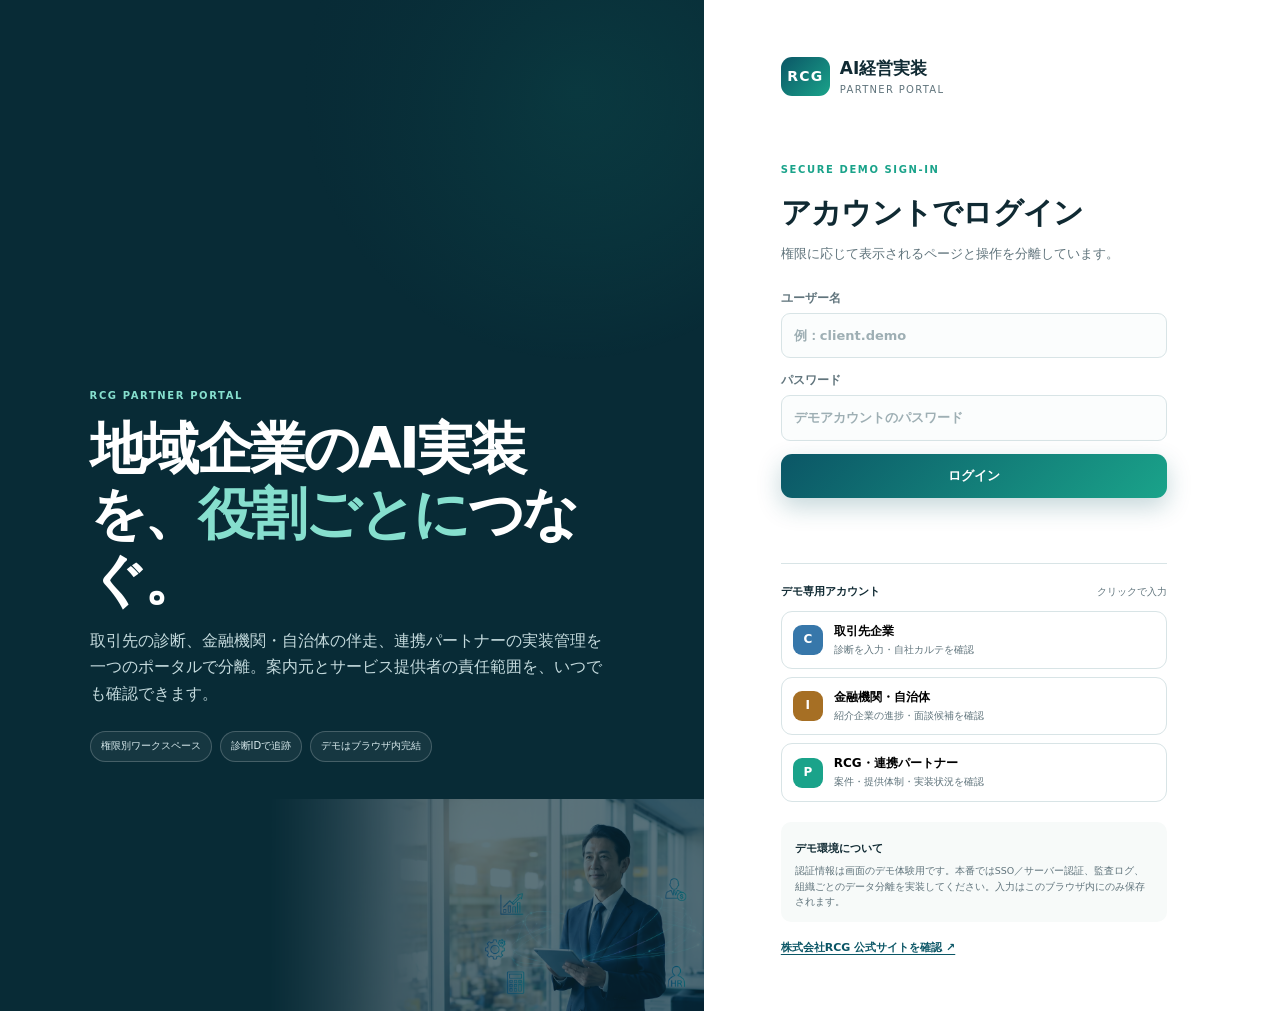
==== partner-portal/index.html @ a61c020a "Add independent RCG partner portal demo" ====
<!doctype html>
<html lang="ja">
<head>
  <meta charset="utf-8">
  <meta name="viewport" content="width=device-width, initial-scale=1">
  <meta name="theme-color" content="#082b36">
  <meta name="description" content="株式会社RCG AI経営実装診断パートナーポータル。取引先、金融機関・自治体、連携パートナーを権限別に分離したデモアプリ。">
  <title>AI経営実装パートナーポータル | 株式会社RCG</title>
  <link rel="icon" href="data:image/svg+xml,%3Csvg xmlns='http://www.w3.org/2000/svg' viewBox='0 0 32 32'%3E%3Crect width='32' height='32' rx='8' fill='%23082b36'/%3E%3Cpath d='M8 22 16 7l8 15h-4l-4-8-4 8z' fill='%237de0cd'/%3E%3C/svg%3E">
  <link rel="stylesheet" href="styles.css">
</head>
<body>
  <div id="loginView" class="login-shell">
    <div class="login-art">
      <div class="art-glow"></div>
      <div class="login-art-content">
        <div class="eyebrow light-eyebrow">RCG PARTNER PORTAL</div>
        <h1>地域企業のAI実装を、<span>役割ごとに</span>つなぐ。</h1>
        <p>取引先の診断、金融機関・自治体の伴走、連携パートナーの実装管理を一つのポータルで分離。案内元とサービス提供者の責任範囲を、いつでも確認できます。</p>
        <div class="login-art-points"><span>権限別ワークスペース</span><span>診断IDで追跡</span><span>デモはブラウザ内完結</span></div>
      </div>
      <img src="../assets/hero-ai-consult.png" alt="AI実装の相談イメージ" class="login-visual" onerror="this.onerror=null;this.src='assets/hero-ai-consult.png'">
    </div>
    <div class="login-panel">
      <div class="login-brand"><span class="brand-mark">RCG</span><div><strong>AI経営実装</strong><small>Partner Portal</small></div></div>
      <div class="login-copy"><span class="eyebrow">Secure demo sign-in</span><h2>アカウントでログイン</h2><p>権限に応じて表示されるページと操作を分離しています。</p></div>
      <form id="loginForm" class="login-form">
        <label>ユーザー名<input id="loginUsername" autocomplete="username" placeholder="例：client.demo" required></label>
        <label>パスワード<input id="loginPassword" type="password" autocomplete="current-password" placeholder="デモアカウントのパスワード" required></label>
        <button class="btn primary full" type="submit">ログイン</button>
        <p id="loginError" class="form-error" role="alert"></p>
      </form>
      <section class="demo-accounts" aria-label="デモアカウント">
        <div class="demo-heading"><strong>デモ専用アカウント</strong><span>クリックで入力</span></div>
        <button class="demo-account" type="button" data-demo="client"><span class="role-icon client-icon">C</span><span><b>取引先企業</b><small>診断を入力・自社カルテを確認</small></span></button>
        <button class="demo-account" type="button" data-demo="institution"><span class="role-icon institution-icon">I</span><span><b>金融機関・自治体</b><small>紹介企業の進捗・面談候補を確認</small></span></button>
        <button class="demo-account" type="button" data-demo="partner"><span class="role-icon partner-icon">P</span><span><b>RCG・連携パートナー</b><small>案件・提供体制・実装状況を確認</small></span></button>
      </section>
      <div class="demo-note"><strong>デモ環境について</strong><p>認証情報は画面のデモ体験用です。本番ではSSO／サーバー認証、監査ログ、組織ごとのデータ分離を実装してください。入力はこのブラウザ内にのみ保存されます。</p></div>
      <a class="official-link" href="https://rcg2020.co.jp/" target="_blank" rel="noopener">株式会社RCG 公式サイトを確認 ↗</a>
    </div>
  </div>

  <div id="appView" class="app-shell hidden">
    <header class="app-header">
      <a class="app-brand" href="#dashboard"><span class="brand-mark">RCG</span><span><strong>AI経営実装ポータル</strong><small id="headerOrganization">地域企業支援プログラム</small></span></a>
      <div class="header-actions"><span class="session-chip"><i></i><b id="headerRole">デモ</b><span id="headerUser">user</span></span><button id="logoutBtn" class="logout-btn" type="button">ログアウト</button></div>
    </header>
    <div class="demo-strip"><span>DEMO</span><p>このポータルはデモ認証です。本番利用では組織SSO・権限管理・監査ログを接続してください。</p><button id="demoInfoBtn" type="button">運用上の注意</button></div>
    <main id="mainContent" class="main-content">
      <section id="clientView" class="role-view hidden">
        <div class="page-heading"><div><span class="eyebrow">Client workspace</span><h1>自社のAI実装候補を診断する</h1><p>経営者の重要な判断を1つ選び、効果が出る場所から小さく始めます。</p></div><div class="heading-context"><span>ご案内</span><strong id="clientInstitutionName">地域金融機関・自治体連携（デモ）</strong><small>サービス提供：株式会社RCG</small></div></div>
        <div class="client-grid">
          <section class="panel diagnosis-panel">
            <div class="panel-heading"><div><span class="step-label">STEP 1 / 5</span><h2>経営インタビュー</h2></div><span id="clientProgress">0%</span></div>
            <form id="diagnosisForm" class="diagnosis-form">
              <label><span>1. 今後1〜2年で最も改善したいこと</span><select id="clientGoal" required><option value="">選択してください</option><option value="sales">売上・受注を増やしたい</option><option value="margin">粗利・利益を改善したい</option><option value="productivity">人手不足・生産性を改善したい</option><option value="quality">品質・判断精度を安定させたい</option></select></label>
              <label><span>2. 重要な判断を1つ、普段の言葉で</span><textarea id="clientDecision" rows="3" placeholder="例：大型案件の見積価格。過去案件と原価を見て社長が決めています。" required></textarea></label>
              <fieldset><legend>3. 判断に使う資料（複数可）</legend><div class="check-grid"><label><input type="checkbox" name="clientMaterial" value="Excel"><span>Excel</span></label><label><input type="checkbox" name="clientMaterial" value="PDF"><span>PDF・見積書</span></label><label><input type="checkbox" name="clientMaterial" value="メール"><span>メール</span></label><label><input type="checkbox" name="clientMaterial" value="基幹"><span>基幹システム</span></label><label><input type="checkbox" name="clientMaterial" value="紙"><span>紙・帳票</span></label><label><input type="checkbox" name="clientMaterial" value="CRM"><span>CRM・SFA</span></label></div></fieldset>
              <div class="two-col"><label><span>4. 月間件数</span><input id="clientFrequency" type="number" min="1" placeholder="20" required></label><label><span>1件の工数（分）</span><input id="clientMinutes" type="number" min="1" placeholder="30" required></label></div>
              <div class="two-col"><label><span>5. 推進責任者</span><select id="clientOwner"><option value="3">候補はいる</option><option value="5">すぐ決められる</option><option value="1">まだ未定</option></select></label><label><span>機密・規制リスク</span><select id="clientRisk"><option value="2">低い</option><option value="3">要確認</option><option value="5">高い</option></select></label></div>
              <label class="client-save-option"><input id="clientRemember" type="checkbox"><span>この端末に入力途中を保存する</span></label>
              <button class="btn primary" type="submit">診断カルテを作成</button>
            </form>
          </section>
          <aside class="client-aside"><div class="panel reassurance-panel"><div class="reassurance-icon">✓</div><h3>診断の考え方</h3><ul><li>AI導入ありきではなく、売上・利益・工数から評価</li><li>入力は外部APIへ送信しない</li><li>結果は初期仮説。90日PoCで実測</li></ul></div><div class="panel process-mini"><span class="eyebrow">Your route</span><h3>診断後の流れ</h3><div><b>01</b><span>カルテを確認</span></div><div><b>02</b><span>案内元と次回面談</span></div><div><b>03</b><span>小さなPoCを実施</span></div></div></aside>
        </div>
        <section id="clientResult" class="panel client-result hidden"></section>
      </section>

      <section id="institutionView" class="role-view hidden">
        <div class="page-heading"><div><span class="eyebrow">Institution workspace</span><h1>紹介企業の進捗を確認する</h1><p>診断IDと最小限のサマリーをもとに、次の面談・支援へつなぎます。</p></div><div class="heading-context"><span>窓口</span><strong id="institutionOrgName">地域金融機関・自治体連携（デモ）</strong><small>サービス提供：株式会社RCG</small></div></div>
        <div class="metric-row" id="institutionMetrics"></div>
        <div class="workspace-grid"><section class="panel case-list-panel"><div class="panel-heading"><div><span class="eyebrow">Referral pipeline</span><h2>紹介企業一覧</h2></div><select id="institutionFilter" aria-label="案件フィルター"><option value="all">すべて</option><option value="new">新規診断</option><option value="meeting">面談準備</option><option value="poc">PoC候補</option></select></div><div id="institutionCaseList" class="case-list"></div></section><section id="institutionCaseDetail" class="panel case-detail"><div class="empty-state"><span>↗</span><h3>企業を選択してください</h3><p>一覧から診断カルテを選ぶと、面談に必要な要点が表示されます。</p></div></section></div>
        <div class="governance-callout"><strong>確認範囲を最小限に</strong><p>金融機関・自治体画面では、取引先の回答全文や機密情報を表示せず、診断ID・優先領域・効果仮説・次回確認項目だけを共有します。</p></div>
      </section>

      <section id="partnerView" class="role-view hidden">
        <div class="page-heading"><div><span class="eyebrow">Partner workspace</span><h1>連携パートナー運用コンソール</h1><p>RCGをサービス提供者として、診断案件と実装体制の品質を横断確認します。</p></div><div class="heading-context"><span>サービス提供者</span><strong>株式会社RCG</strong><small>AI実装・導入支援：Edutex株式会社</small></div></div>
        <div class="metric-row" id="partnerMetrics"></div>
        <div class="partner-grid"><section class="panel partner-pipeline"><div class="panel-heading"><div><span class="eyebrow">All referrals</span><h2>案件ポートフォリオ</h2></div><button id="exportCsvBtn" class="btn secondary small-btn" type="button">CSVを書き出す</button></div><div id="partnerCaseTable" class="partner-table"></div></section><section class="panel registry-panel"><div class="panel-heading"><div><span class="eyebrow">Registry</span><h2>提供体制レジストリ</h2></div></div><div id="partnerRegistry" class="registry-list"></div></section></div>
        <section class="panel partner-principles"><span class="eyebrow">Operating principles</span><h2>本番導入へ移行する際の確認</h2><div class="principle-grid"><div><b>01</b><strong>組織分離</strong><span>テナント・部署・案件単位で閲覧権限を分離</span></div><div><b>02</b><strong>監査可能性</strong><span>診断ID・版数・操作ログをサーバー側で保管</span></div><div><b>03</b><strong>支援連携</strong><span>RCG、Edutex、提携先の役割と契約範囲を明記</span></div><div><b>04</b><strong>データ保護</strong><span>機密区分、保管期間、削除請求の運用を定義</span></div></div></section>
      </section>
    </main>
    <footer class="app-footer"><span><b>株式会社RCG</b> AI経営実装ポータル</span><span>デモ版 / 本番ではサーバー認証へ接続</span><a href="https://rcg2020.co.jp/" target="_blank" rel="noopener">公式サイト ↗</a></footer>
  </div>
  <dialog id="demoInfoDialog"><button class="dialog-close" type="button" aria-label="閉じる">×</button><span class="eyebrow">Demo governance</span><h2>本番化前に追加するもの</h2><p>このGitHub Pages版は役割別UIのデモです。実際の金融機関・自治体運用では、認証サーバー、組織ごとのテナント分離、暗号化、監査ログ、同意・削除フローを追加してください。</p><ul><li>パスワードをブラウザに配置しない</li><li>診断データをブラウザlocalStorageだけで共有しない</li><li>紹介元・RCG・実装パートナーの責任分界を契約と画面で一致させる</li></ul></dialog>
  <script src="partner-config.js"></script>
  <script src="app.js"></script>
</body>
</html>
---- partner-portal/styles.css ----
:root{--navy:#082b36;--navy-2:#0b3a47;--ink:#102a33;--muted:#60747c;--line:#d8e4e6;--bg:#f3f7f8;--panel:#fff;--primary:#0b5666;--accent:#1aa38a;--soft:#eaf7f4;--orange:#bd6b22;--danger:#a33f45;--shadow:0 16px 42px rgba(8,43,54,.11);--shadow-lg:0 26px 70px rgba(8,43,54,.17);--grad:linear-gradient(135deg,var(--primary),var(--accent))}
*{box-sizing:border-box}html{scroll-behavior:smooth}body{margin:0;color:var(--ink);background:var(--bg);font-family:"Hiragino Sans","Yu Gothic","Noto Sans JP",system-ui,-apple-system,sans-serif;line-height:1.65}button,input,select,textarea{font:inherit}button{cursor:pointer}a{color:inherit}.hidden{display:none!important}.sr-only{position:absolute;width:1px;height:1px;padding:0;margin:-1px;overflow:hidden;clip:rect(0,0,0,0);white-space:nowrap;border:0}.eyebrow{color:var(--accent);font-size:10px;font-weight:900;letter-spacing:.16em;text-transform:uppercase}.light-eyebrow{color:#86dfce}.btn{display:inline-flex;align-items:center;justify-content:center;min-height:44px;padding:11px 17px;border:0;border-radius:11px;font-size:13px;font-weight:900;text-decoration:none;transition:transform .15s,box-shadow .2s}.btn:hover{transform:translateY(-2px)}.btn:focus-visible,input:focus-visible,select:focus-visible,textarea:focus-visible,button:focus-visible{outline:3px solid rgba(40,183,200,.45);outline-offset:2px}.btn.primary{color:#fff;background:var(--grad);box-shadow:0 9px 24px rgba(11,86,102,.24)}.btn.secondary{color:var(--ink);border:1px solid var(--line);background:#fff}.btn.full{width:100%}.small-btn{min-height:36px;padding:8px 12px;font-size:11px}

/* Login */
.login-shell{display:grid;grid-template-columns:minmax(0,1.1fr) minmax(420px,.9fr);min-height:100vh;background:#fff}.login-art{position:relative;display:flex;align-items:flex-end;min-height:720px;padding:clamp(36px,7vw,92px);overflow:hidden;color:#fff;background:var(--navy)}.login-art::after{content:"";position:absolute;inset:0;background:linear-gradient(135deg,rgba(8,43,54,.97) 12%,rgba(8,43,54,.64) 54%,rgba(8,43,54,.16))}.art-glow{position:absolute;width:560px;height:560px;right:-150px;top:-190px;border-radius:50%;background:radial-gradient(circle,rgba(26,163,138,.45),transparent 68%);filter:blur(2px)}.login-art-content{position:relative;z-index:2;max-width:610px;margin-bottom:160px}.login-art h1{margin:12px 0 16px;font-size:clamp(35px,4.4vw,63px);line-height:1.16;letter-spacing:-.045em}.login-art h1 span{color:#86dfce}.login-art p{max-width:570px;margin:0;color:#c4dadd;font-size:16px}.login-art-points{display:flex;flex-wrap:wrap;gap:8px;margin-top:24px}.login-art-points span{padding:6px 10px;border:1px solid rgba(255,255,255,.2);border-radius:999px;color:#d8eaed;background:rgba(255,255,255,.06);font-size:10px}.login-visual{position:absolute;z-index:1;right:-5%;bottom:-5%;width:67%;max-width:700px;opacity:.34;mask-image:linear-gradient(90deg,transparent 0%,#000 27%);-webkit-mask-image:linear-gradient(90deg,transparent 0%,#000 27%)}.login-panel{display:flex;flex-direction:column;justify-content:center;max-width:540px;width:100%;padding:54px clamp(27px,6vw,86px)}.login-brand{display:flex;align-items:center;gap:10px;margin-bottom:56px}.brand-mark{display:grid;place-items:center;width:49px;height:39px;color:#fff;border-radius:11px;background:var(--grad);font-size:14px;font-weight:900;letter-spacing:.08em}.login-brand strong,.login-brand small{display:block}.login-brand strong{font-size:17px}.login-brand small{color:var(--muted);font-size:10px;letter-spacing:.13em;text-transform:uppercase}.login-copy h2{margin:7px 0 6px;font-size:30px;letter-spacing:-.025em}.login-copy p{margin:0;color:var(--muted);font-size:13px}.login-form{display:flex;flex-direction:column;gap:13px;margin-top:24px}.login-form label,.diagnosis-form label,.two-col label{display:flex;flex-direction:column;gap:5px;color:var(--muted);font-size:11.5px;font-weight:800}.login-form input,.diagnosis-form input,.diagnosis-form select,.diagnosis-form textarea{width:100%;padding:11px 12px;border:1px solid var(--line);border-radius:9px;color:var(--ink);background:#fbfdfd;font-size:13px}.login-form input::placeholder,.diagnosis-form textarea::placeholder{color:#9eafb4}.form-error{min-height:20px;margin:0;color:var(--danger);font-size:11px}.demo-accounts{display:flex;flex-direction:column;gap:8px;margin-top:32px;padding-top:19px;border-top:1px solid var(--line)}.demo-heading{display:flex;justify-content:space-between;align-items:center;margin-bottom:2px;font-size:11px}.demo-heading span{color:var(--muted);font-size:10px}.demo-account{display:flex;align-items:center;gap:11px;width:100%;padding:10px 11px;text-align:left;border:1px solid var(--line);border-radius:11px;background:#fff;transition:border-color .15s,background .15s}.demo-account:hover{border-color:var(--accent);background:var(--soft)}.demo-account b,.demo-account small{display:block}.demo-account b{font-size:12px}.demo-account small{color:var(--muted);font-size:10px}.role-icon{display:grid;place-items:center;flex:0 0 30px;width:30px;height:30px;border-radius:9px;color:#fff;font-size:12px;font-weight:900}.client-icon{background:#3777aa}.institution-icon{background:#a66f24}.partner-icon{background:var(--accent)}.demo-note{margin-top:20px;padding:12px 14px;border-radius:10px;background:#f7faf9}.demo-note strong{font-size:10.5px}.demo-note p{margin:3px 0 0;color:var(--muted);font-size:9.5px}.official-link{display:inline-block;margin-top:17px;color:var(--primary);font-size:11px;font-weight:800;text-underline-offset:3px}

/* App shell */
.app-shell{min-height:100vh;background:var(--bg)}.app-header{display:flex;justify-content:space-between;align-items:center;padding:14px clamp(18px,5vw,72px);color:#fff;background:var(--navy);box-shadow:0 4px 18px rgba(8,43,54,.15)}.app-brand{display:flex;align-items:center;gap:10px;text-decoration:none}.app-brand strong,.app-brand small{display:block}.app-brand strong{font-size:14px}.app-brand small{color:#a9c4ca;font-size:9.5px}.app-header .brand-mark{width:43px;height:35px;font-size:12px}.header-actions{display:flex;align-items:center;gap:13px}.session-chip{display:flex;align-items:center;gap:7px;padding:6px 10px;border:1px solid rgba(255,255,255,.15);border-radius:999px;color:#d8eaed;font-size:10.5px}.session-chip i{width:7px;height:7px;border-radius:50%;background:#80ddcb;box-shadow:0 0 0 4px rgba(128,221,203,.12)}.session-chip b{color:#80ddcb;font-size:9px}.logout-btn{padding:7px 10px;color:#d8eaed;border:1px solid rgba(255,255,255,.2);border-radius:8px;background:transparent;font-size:10.5px}.logout-btn:hover{background:rgba(255,255,255,.08)}.demo-strip{display:flex;align-items:center;gap:10px;padding:7px clamp(18px,5vw,72px);color:#76501f;border-bottom:1px solid #ead9bd;background:#fff8ed;font-size:10.5px}.demo-strip>span{padding:3px 7px;color:#fff;border-radius:5px;background:var(--orange);font-size:8px;font-weight:900;letter-spacing:.13em}.demo-strip p{margin:0;flex:1}.demo-strip button{padding:0;color:#76501f;border:0;background:none;text-decoration:underline;text-underline-offset:3px;font-size:10px}.main-content{max-width:1380px;margin:0 auto;padding:48px clamp(18px,5vw,72px) 75px}.role-view{animation:fadeIn .25s ease}@keyframes fadeIn{from{opacity:0;transform:translateY(5px)}to{opacity:1;transform:none}}.page-heading{display:flex;justify-content:space-between;align-items:flex-end;gap:30px;margin-bottom:30px}.page-heading h1{margin:6px 0 7px;font-size:clamp(28px,3.5vw,47px);line-height:1.2;letter-spacing:-.035em}.page-heading p{margin:0;color:var(--muted);font-size:13px}.heading-context{min-width:230px;padding:14px 16px;border:1px solid var(--line);border-radius:12px;background:#fff;box-shadow:var(--shadow)}.heading-context span,.heading-context strong,.heading-context small{display:block}.heading-context span{color:var(--muted);font-size:9.5px}.heading-context strong{margin:2px 0;color:var(--primary);font-size:13px}.heading-context small{color:var(--muted);font-size:9.5px}.panel{border:1px solid var(--line);border-radius:17px;background:#fff;box-shadow:var(--shadow)}.panel-heading{display:flex;justify-content:space-between;align-items:center;gap:10px;margin-bottom:20px}.panel-heading h2{margin:4px 0 0;font-size:20px}.panel-heading>select{padding:8px 9px;border:1px solid var(--line);border-radius:8px;color:var(--muted);font-size:11px}

/* Client */
.client-grid{display:grid;grid-template-columns:minmax(0,1fr) 285px;gap:22px;align-items:start}.diagnosis-panel{padding:26px}.step-label{color:var(--accent);font-size:9px;font-weight:900;letter-spacing:.13em}.panel-heading>span:not(.eyebrow){padding:4px 9px;color:var(--primary);border-radius:999px;background:var(--soft);font-size:10px;font-weight:900}.diagnosis-form{display:flex;flex-direction:column;gap:18px}.diagnosis-form label>span,.diagnosis-form legend{color:var(--ink);font-size:12px;font-weight:900}.diagnosis-form textarea{resize:vertical;min-height:82px}.diagnosis-form fieldset{margin:0;padding:0;border:0}.diagnosis-form legend{margin-bottom:8px}.check-grid{display:grid;grid-template-columns:repeat(3,1fr);gap:8px}.check-grid label{display:flex;flex-direction:row;align-items:center;gap:7px;padding:9px;border:1px solid var(--line);border-radius:8px;background:#fbfdfd;cursor:pointer}.check-grid label:has(input:checked){border-color:var(--accent);background:var(--soft)}.check-grid input{accent-color:var(--accent)}.check-grid label span{color:var(--muted);font-size:11px}.two-col{display:grid;grid-template-columns:1fr 1fr;gap:14px}.client-save-option{display:flex!important;flex-direction:row!important;align-items:center;gap:8px;color:var(--muted)!important;font-size:10.5px!important}.client-save-option input{width:16px!important;accent-color:var(--primary)}.client-aside{display:flex;flex-direction:column;gap:15px}.reassurance-panel{padding:20px}.reassurance-icon{display:grid;place-items:center;width:35px;height:35px;color:#fff;border-radius:10px;background:var(--accent);font-weight:900}.reassurance-panel h3,.process-mini h3{margin:10px 0 7px;font-size:15px}.reassurance-panel ul{margin:0;padding-left:16px;color:var(--muted);font-size:11px}.reassurance-panel li+li{margin-top:6px}.process-mini{padding:20px}.process-mini>div{display:flex;align-items:center;gap:10px;padding:9px 0;border-bottom:1px dashed var(--line);font-size:11px}.process-mini>div:last-child{border-bottom:0}.process-mini>div b{color:var(--accent);font-size:10px}.client-result{margin-top:22px;padding:25px}.client-result h2{margin:0 0 14px;font-size:22px}.client-result .result-score{display:flex;align-items:center;gap:18px;padding:16px;border-radius:13px;background:var(--soft)}.client-result .score-number{color:var(--primary);font-size:43px;font-weight:900;line-height:1}.client-result .score-number small{font-size:14px}.client-result p{color:var(--muted);font-size:12px}.client-result .result-next{display:grid;grid-template-columns:repeat(3,1fr);gap:10px;margin-top:15px}.client-result .result-next div{padding:12px;border:1px solid var(--line);border-radius:10px;background:#fff}.client-result .result-next strong,.client-result .result-next span{display:block}.client-result .result-next strong{font-size:12px}.client-result .result-next span{color:var(--muted);font-size:10px}

/* Institution */
.metric-row{display:grid;grid-template-columns:repeat(4,1fr);gap:14px;margin-bottom:22px}.metric-card{display:flex;flex-direction:column;padding:16px 18px;border:1px solid var(--line);border-radius:13px;background:#fff;box-shadow:var(--shadow)}.metric-card span{color:var(--muted);font-size:10px}.metric-card strong{margin-top:3px;color:var(--primary);font-size:25px;line-height:1.2}.metric-card small{margin-top:5px;color:var(--muted);font-size:9px}.workspace-grid{display:grid;grid-template-columns:minmax(0,1.1fr) minmax(310px,.9fr);gap:22px}.case-list-panel,.case-detail{padding:24px}.case-list{display:flex;flex-direction:column;gap:8px}.case-row{display:grid;grid-template-columns:1.1fr 1fr 105px 80px;align-items:center;gap:10px;padding:12px 13px;border:1px solid var(--line);border-radius:10px;background:#fff;cursor:pointer}.case-row:hover,.case-row.selected{border-color:var(--accent);background:var(--soft)}.case-row strong{font-size:12px}.case-row span{color:var(--muted);font-size:10px}.case-row .case-score{color:var(--primary);font-size:16px;font-weight:900;text-align:right}.status-pill{display:inline-block;padding:4px 8px;color:#5d6b6f;border-radius:999px;background:#edf1f2;font-size:9px;font-weight:900;text-align:center}.status-pill.new{color:#89601e;background:#fff3d9}.status-pill.meeting{color:#155d85;background:#e6f2fb}.status-pill.poc{color:#147761;background:#e3f7f0}.case-detail{min-height:385px}.empty-state{display:grid;place-items:center;align-content:center;min-height:325px;color:var(--muted);text-align:center}.empty-state>span{display:grid;place-items:center;width:42px;height:42px;margin-bottom:10px;color:var(--primary);border-radius:12px;background:var(--soft);font-size:21px;font-weight:900}.empty-state h3{margin:0 0 5px;color:var(--ink);font-size:15px}.empty-state p{max-width:230px;margin:0;font-size:11px}.detail-head{display:flex;justify-content:space-between;align-items:flex-start;gap:10px;padding-bottom:13px;border-bottom:1px solid var(--line)}.detail-head h3{margin:3px 0 0;font-size:18px}.detail-head small{color:var(--muted);font-size:9.5px}.detail-grid{display:grid;grid-template-columns:1fr 1fr;gap:10px;margin-top:15px}.detail-item{padding:10px;border-radius:9px;background:#f5f9f9}.detail-item span,.detail-item strong{display:block}.detail-item span{color:var(--muted);font-size:9px}.detail-item strong{margin-top:2px;font-size:12px}.detail-note{margin:14px 0 0;padding:11px;border-left:3px solid var(--accent);background:var(--soft);font-size:11px}.detail-actions{display:flex;gap:8px;margin-top:15px}.detail-actions .btn{min-height:35px;padding:8px 11px;font-size:10px}.governance-callout{margin-top:20px;padding:14px 17px;border:1px solid #ead9bd;border-radius:12px;background:#fff8ed}.governance-callout strong{color:#76501f;font-size:11.5px}.governance-callout p{margin:3px 0 0;color:#7c6a52;font-size:10.5px}

/* Partner */
.partner-grid{display:grid;grid-template-columns:minmax(0,1.2fr) minmax(270px,.8fr);gap:22px}.partner-pipeline,.registry-panel,.partner-principles{padding:24px}.partner-table{overflow-x:auto}.partner-table table{width:100%;border-collapse:collapse;font-size:10.5px}.partner-table th{padding:9px;text-align:left;color:var(--muted);border-bottom:1px solid var(--line);font-size:9.5px}.partner-table td{padding:11px 9px;border-bottom:1px solid #edf1f2}.partner-table tr:last-child td{border-bottom:0}.partner-table td strong{font-size:11px}.partner-table td.score-cell{color:var(--primary);font-size:15px;font-weight:900}.registry-list{display:flex;flex-direction:column;gap:10px}.registry-item{padding:13px;border:1px solid var(--line);border-radius:10px}.registry-item strong,.registry-item span,.registry-item small{display:block}.registry-item strong{font-size:12px}.registry-item span{margin-top:3px;color:var(--muted);font-size:10px}.registry-item small{margin-top:8px;color:var(--green);font-size:9px;font-weight:800}.partner-principles{margin-top:22px}.partner-principles h2{margin:5px 0 18px;font-size:20px}.principle-grid{display:grid;grid-template-columns:repeat(4,1fr);gap:12px}.principle-grid div{padding:14px;border-radius:10px;background:var(--offwhite)}.principle-grid b,.principle-grid strong,.principle-grid span{display:block}.principle-grid b{color:var(--accent);font-size:9px}.principle-grid strong{margin:4px 0;font-size:12px}.principle-grid span{color:var(--muted);font-size:10px}
.app-footer{display:flex;justify-content:space-between;gap:15px;padding:22px clamp(18px,5vw,72px);color:#93afb5;background:#04171e;font-size:10px}.app-footer b{color:#fff}.app-footer a{color:#d7ebe8;text-underline-offset:3px}

dialog{width:min(520px,calc(100% - 30px));padding:27px;border:0;border-radius:16px;box-shadow:var(--shadow-lg);color:var(--ink)}dialog::backdrop{background:rgba(8,43,54,.55)}dialog h2{margin:6px 0 8px;font-size:22px}dialog p,dialog li{color:var(--muted);font-size:12px}dialog ul{padding-left:18px}.dialog-close{position:absolute;right:15px;top:11px;width:28px;height:28px;border:0;border-radius:50%;background:#eef4f5;color:var(--muted);font-size:20px;line-height:1}

@media(max-width:1050px){.login-shell{grid-template-columns:1fr}.login-art{min-height:420px;padding:45px 8vw}.login-art-content{margin-bottom:0;max-width:680px}.login-visual{width:48%;opacity:.25}.login-panel{max-width:700px;margin:0 auto;padding:45px 8vw 65px}.client-grid{grid-template-columns:1fr}.client-aside{display:grid;grid-template-columns:1fr 1fr}.workspace-grid,.partner-grid{grid-template-columns:1fr}.role-view .heading-context{min-width:210px}.role-view .page-heading{align-items:flex-start}}
@media(max-width:720px){.app-header{padding:11px 15px}.app-brand strong{font-size:12px}.app-brand small{font-size:8px}.session-chip{padding:5px 7px;font-size:9px}.session-chip span{display:none}.logout-btn{font-size:9px}.demo-strip{align-items:flex-start;padding:7px 15px;font-size:9px}.demo-strip button{font-size:9px}.main-content{padding:34px 15px 55px}.page-heading{align-items:flex-start;flex-direction:column;gap:15px;margin-bottom:21px}.page-heading h1{font-size:30px}.heading-context{width:100%}.client-aside{grid-template-columns:1fr}.metric-row{grid-template-columns:repeat(2,1fr);gap:9px}.metric-card{padding:13px}.metric-card strong{font-size:21px}.case-row{grid-template-columns:1fr 1fr;gap:5px}.case-row .case-score{text-align:left}.case-row .status-pill{justify-self:start}.principle-grid{grid-template-columns:repeat(2,1fr)}.app-footer{align-items:flex-start;flex-direction:column}.login-art h1{font-size:37px}.login-art p{font-size:13px}.login-art{min-height:490px}.login-visual{right:-17%;bottom:-2%;width:78%}.login-panel{padding:38px 22px 55px}.login-brand{margin-bottom:38px}.check-grid{grid-template-columns:repeat(2,1fr)}.two-col{grid-template-columns:1fr}.client-result .result-next{grid-template-columns:1fr}}
@media print{body{background:#fff}.app-header,.demo-strip,.login-shell,.app-footer,.page-heading .heading-context,.panel-heading button,.panel-heading select,.detail-actions,.governance-callout{display:none!important}.app-shell{display:block}.main-content{padding:0}.role-view{display:block!important}.panel{box-shadow:none;border-color:#aaa}.role-view:not(.print-target){display:none!important}}
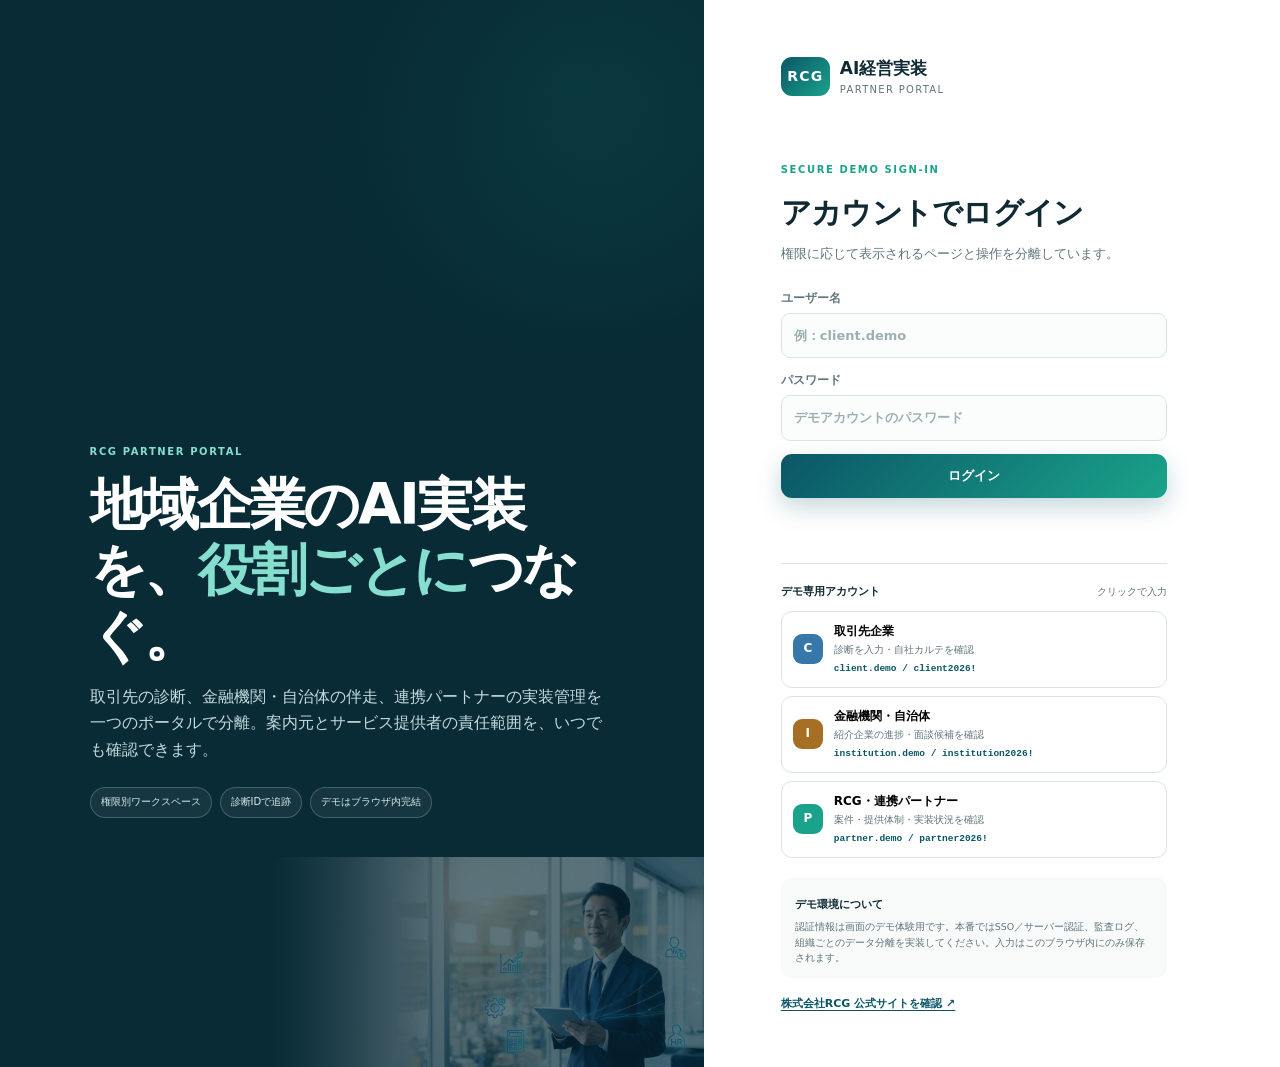
==== commit 22fa4567: "Show demo credentials on portal sign-in" ====
--- a/partner-portal/index.html
+++ b/partner-portal/index.html
@@ -32,9 +32,9 @@
       </form>
       <section class="demo-accounts" aria-label="デモアカウント">
         <div class="demo-heading"><strong>デモ専用アカウント</strong><span>クリックで入力</span></div>
-        <button class="demo-account" type="button" data-demo="client"><span class="role-icon client-icon">C</span><span><b>取引先企業</b><small>診断を入力・自社カルテを確認</small></span></button>
-        <button class="demo-account" type="button" data-demo="institution"><span class="role-icon institution-icon">I</span><span><b>金融機関・自治体</b><small>紹介企業の進捗・面談候補を確認</small></span></button>
-        <button class="demo-account" type="button" data-demo="partner"><span class="role-icon partner-icon">P</span><span><b>RCG・連携パートナー</b><small>案件・提供体制・実装状況を確認</small></span></button>
+        <button class="demo-account" type="button" data-demo="client"><span class="role-icon client-icon">C</span><span><b>取引先企業</b><small>診断を入力・自社カルテを確認</small><em>client.demo / client2026!</em></span></button>
+        <button class="demo-account" type="button" data-demo="institution"><span class="role-icon institution-icon">I</span><span><b>金融機関・自治体</b><small>紹介企業の進捗・面談候補を確認</small><em>institution.demo / institution2026!</em></span></button>
+        <button class="demo-account" type="button" data-demo="partner"><span class="role-icon partner-icon">P</span><span><b>RCG・連携パートナー</b><small>案件・提供体制・実装状況を確認</small><em>partner.demo / partner2026!</em></span></button>
       </section>
       <div class="demo-note"><strong>デモ環境について</strong><p>認証情報は画面のデモ体験用です。本番ではSSO／サーバー認証、監査ログ、組織ごとのデータ分離を実装してください。入力はこのブラウザ内にのみ保存されます。</p></div>
       <a class="official-link" href="https://rcg2020.co.jp/" target="_blank" rel="noopener">株式会社RCG 公式サイトを確認 ↗</a>
--- a/partner-portal/styles.css
+++ b/partner-portal/styles.css
@@ -22,3 +22,4 @@
 @media(max-width:1050px){.login-shell{grid-template-columns:1fr}.login-art{min-height:420px;padding:45px 8vw}.login-art-content{margin-bottom:0;max-width:680px}.login-visual{width:48%;opacity:.25}.login-panel{max-width:700px;margin:0 auto;padding:45px 8vw 65px}.client-grid{grid-template-columns:1fr}.client-aside{display:grid;grid-template-columns:1fr 1fr}.workspace-grid,.partner-grid{grid-template-columns:1fr}.role-view .heading-context{min-width:210px}.role-view .page-heading{align-items:flex-start}}
 @media(max-width:720px){.app-header{padding:11px 15px}.app-brand strong{font-size:12px}.app-brand small{font-size:8px}.session-chip{padding:5px 7px;font-size:9px}.session-chip span{display:none}.logout-btn{font-size:9px}.demo-strip{align-items:flex-start;padding:7px 15px;font-size:9px}.demo-strip button{font-size:9px}.main-content{padding:34px 15px 55px}.page-heading{align-items:flex-start;flex-direction:column;gap:15px;margin-bottom:21px}.page-heading h1{font-size:30px}.heading-context{width:100%}.client-aside{grid-template-columns:1fr}.metric-row{grid-template-columns:repeat(2,1fr);gap:9px}.metric-card{padding:13px}.metric-card strong{font-size:21px}.case-row{grid-template-columns:1fr 1fr;gap:5px}.case-row .case-score{text-align:left}.case-row .status-pill{justify-self:start}.principle-grid{grid-template-columns:repeat(2,1fr)}.app-footer{align-items:flex-start;flex-direction:column}.login-art h1{font-size:37px}.login-art p{font-size:13px}.login-art{min-height:490px}.login-visual{right:-17%;bottom:-2%;width:78%}.login-panel{padding:38px 22px 55px}.login-brand{margin-bottom:38px}.check-grid{grid-template-columns:repeat(2,1fr)}.two-col{grid-template-columns:1fr}.client-result .result-next{grid-template-columns:1fr}}
 @media print{body{background:#fff}.app-header,.demo-strip,.login-shell,.app-footer,.page-heading .heading-context,.panel-heading button,.panel-heading select,.detail-actions,.governance-callout{display:none!important}.app-shell{display:block}.main-content{padding:0}.role-view{display:block!important}.panel{box-shadow:none;border-color:#aaa}.role-view:not(.print-target){display:none!important}}
+ .demo-account em{display:block;margin-top:3px;color:var(--primary);font-family:ui-monospace,SFMono-Regular,Menlo,monospace;font-size:9.5px;font-style:normal;font-weight:700}
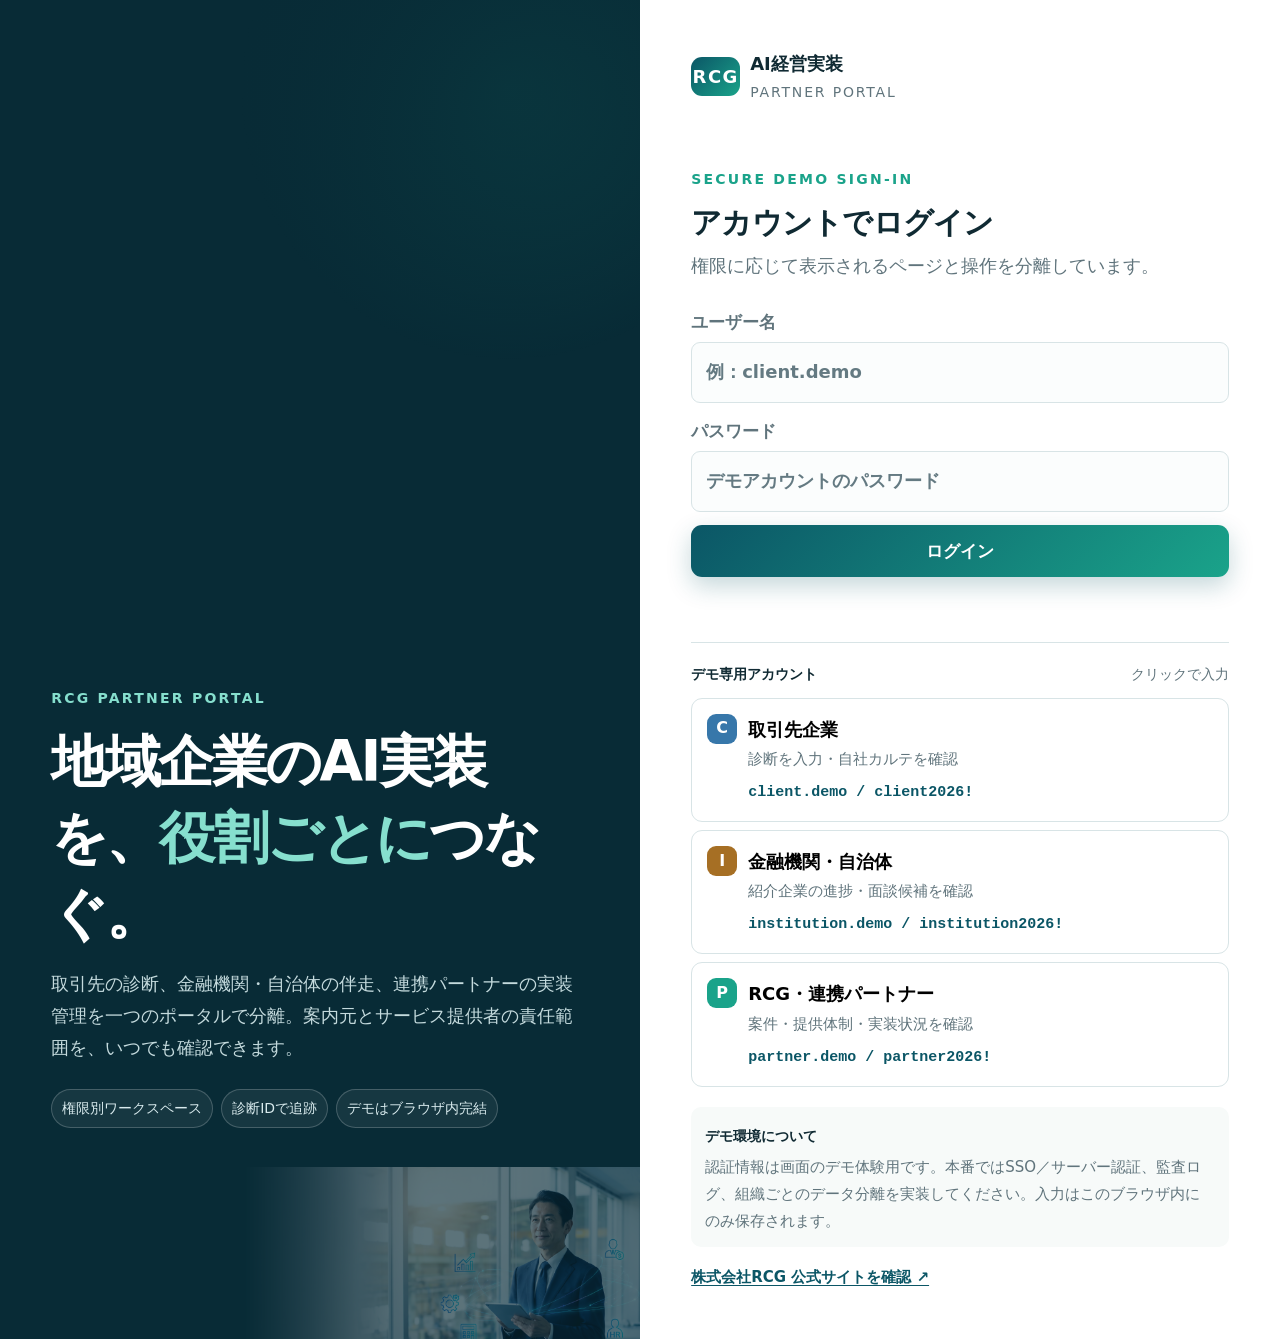
==== commit d118cb2d: "Refresh cached portal stylesheet after readability update" ====
--- a/partner-portal/index.html
+++ b/partner-portal/index.html
@@ -7,7 +7,7 @@
   <meta name="description" content="株式会社RCG AI経営実装診断パートナーポータル。取引先、金融機関・自治体、連携パートナーを権限別に分離したデモアプリ。">
   <title>AI経営実装パートナーポータル | 株式会社RCG</title>
   <link rel="icon" href="data:image/svg+xml,%3Csvg xmlns='http://www.w3.org/2000/svg' viewBox='0 0 32 32'%3E%3Crect width='32' height='32' rx='8' fill='%23082b36'/%3E%3Cpath d='M8 22 16 7l8 15h-4l-4-8-4 8z' fill='%237de0cd'/%3E%3C/svg%3E">
-  <link rel="stylesheet" href="styles.css">
+  <link rel="stylesheet" href="styles.css?v=20260905-readable">
 </head>
 <body>
   <div id="loginView" class="login-shell">
--- a/partner-portal/styles.css
+++ b/partner-portal/styles.css
@@ -1,25 +1,63 @@
 :root{--navy:#082b36;--navy-2:#0b3a47;--ink:#102a33;--muted:#60747c;--line:#d8e4e6;--bg:#f3f7f8;--panel:#fff;--primary:#0b5666;--accent:#1aa38a;--soft:#eaf7f4;--orange:#bd6b22;--danger:#a33f45;--shadow:0 16px 42px rgba(8,43,54,.11);--shadow-lg:0 26px 70px rgba(8,43,54,.17);--grad:linear-gradient(135deg,var(--primary),var(--accent))}
-*{box-sizing:border-box}html{scroll-behavior:smooth}body{margin:0;color:var(--ink);background:var(--bg);font-family:"Hiragino Sans","Yu Gothic","Noto Sans JP",system-ui,-apple-system,sans-serif;line-height:1.65}button,input,select,textarea{font:inherit}button{cursor:pointer}a{color:inherit}.hidden{display:none!important}.sr-only{position:absolute;width:1px;height:1px;padding:0;margin:-1px;overflow:hidden;clip:rect(0,0,0,0);white-space:nowrap;border:0}.eyebrow{color:var(--accent);font-size:10px;font-weight:900;letter-spacing:.16em;text-transform:uppercase}.light-eyebrow{color:#86dfce}.btn{display:inline-flex;align-items:center;justify-content:center;min-height:44px;padding:11px 17px;border:0;border-radius:11px;font-size:13px;font-weight:900;text-decoration:none;transition:transform .15s,box-shadow .2s}.btn:hover{transform:translateY(-2px)}.btn:focus-visible,input:focus-visible,select:focus-visible,textarea:focus-visible,button:focus-visible{outline:3px solid rgba(40,183,200,.45);outline-offset:2px}.btn.primary{color:#fff;background:var(--grad);box-shadow:0 9px 24px rgba(11,86,102,.24)}.btn.secondary{color:var(--ink);border:1px solid var(--line);background:#fff}.btn.full{width:100%}.small-btn{min-height:36px;padding:8px 12px;font-size:11px}
+*{box-sizing:border-box}html{scroll-behavior:smooth}body{margin:0;color:var(--ink);background:var(--bg);font-family:"Hiragino Sans","Yu Gothic","Noto Sans JP",system-ui,-apple-system,sans-serif;line-height:1.65}button,input,select,textarea{font:inherit}button{cursor:pointer}a{color:inherit}.hidden{display:none!important}.sr-only{position:absolute;width:1px;height:1px;padding:0;margin:-1px;overflow:hidden;clip:rect(0,0,0,0);white-space:nowrap;border:0}.eyebrow{color:var(--accent);font-size:14px;font-weight:900;letter-spacing:.16em;text-transform:uppercase}.light-eyebrow{color:#86dfce}.btn{display:inline-flex;align-items:center;justify-content:center;min-height:44px;padding:11px 17px;border:0;border-radius:11px;font-size:16px;font-weight:900;text-decoration:none;transition:transform .15s,box-shadow .2s}.btn:hover{transform:translateY(-2px)}.btn:focus-visible,input:focus-visible,select:focus-visible,textarea:focus-visible,button:focus-visible{outline:3px solid rgba(40,183,200,.45);outline-offset:2px}.btn.primary{color:#fff;background:var(--grad);box-shadow:0 9px 24px rgba(11,86,102,.24)}.btn.secondary{color:var(--ink);border:1px solid var(--line);background:#fff}.btn.full{width:100%}.small-btn{min-height:36px;padding:8px 12px;font-size:14px}
 
 /* Login */
-.login-shell{display:grid;grid-template-columns:minmax(0,1.1fr) minmax(420px,.9fr);min-height:100vh;background:#fff}.login-art{position:relative;display:flex;align-items:flex-end;min-height:720px;padding:clamp(36px,7vw,92px);overflow:hidden;color:#fff;background:var(--navy)}.login-art::after{content:"";position:absolute;inset:0;background:linear-gradient(135deg,rgba(8,43,54,.97) 12%,rgba(8,43,54,.64) 54%,rgba(8,43,54,.16))}.art-glow{position:absolute;width:560px;height:560px;right:-150px;top:-190px;border-radius:50%;background:radial-gradient(circle,rgba(26,163,138,.45),transparent 68%);filter:blur(2px)}.login-art-content{position:relative;z-index:2;max-width:610px;margin-bottom:160px}.login-art h1{margin:12px 0 16px;font-size:clamp(35px,4.4vw,63px);line-height:1.16;letter-spacing:-.045em}.login-art h1 span{color:#86dfce}.login-art p{max-width:570px;margin:0;color:#c4dadd;font-size:16px}.login-art-points{display:flex;flex-wrap:wrap;gap:8px;margin-top:24px}.login-art-points span{padding:6px 10px;border:1px solid rgba(255,255,255,.2);border-radius:999px;color:#d8eaed;background:rgba(255,255,255,.06);font-size:10px}.login-visual{position:absolute;z-index:1;right:-5%;bottom:-5%;width:67%;max-width:700px;opacity:.34;mask-image:linear-gradient(90deg,transparent 0%,#000 27%);-webkit-mask-image:linear-gradient(90deg,transparent 0%,#000 27%)}.login-panel{display:flex;flex-direction:column;justify-content:center;max-width:540px;width:100%;padding:54px clamp(27px,6vw,86px)}.login-brand{display:flex;align-items:center;gap:10px;margin-bottom:56px}.brand-mark{display:grid;place-items:center;width:49px;height:39px;color:#fff;border-radius:11px;background:var(--grad);font-size:14px;font-weight:900;letter-spacing:.08em}.login-brand strong,.login-brand small{display:block}.login-brand strong{font-size:17px}.login-brand small{color:var(--muted);font-size:10px;letter-spacing:.13em;text-transform:uppercase}.login-copy h2{margin:7px 0 6px;font-size:30px;letter-spacing:-.025em}.login-copy p{margin:0;color:var(--muted);font-size:13px}.login-form{display:flex;flex-direction:column;gap:13px;margin-top:24px}.login-form label,.diagnosis-form label,.two-col label{display:flex;flex-direction:column;gap:5px;color:var(--muted);font-size:11.5px;font-weight:800}.login-form input,.diagnosis-form input,.diagnosis-form select,.diagnosis-form textarea{width:100%;padding:11px 12px;border:1px solid var(--line);border-radius:9px;color:var(--ink);background:#fbfdfd;font-size:13px}.login-form input::placeholder,.diagnosis-form textarea::placeholder{color:#9eafb4}.form-error{min-height:20px;margin:0;color:var(--danger);font-size:11px}.demo-accounts{display:flex;flex-direction:column;gap:8px;margin-top:32px;padding-top:19px;border-top:1px solid var(--line)}.demo-heading{display:flex;justify-content:space-between;align-items:center;margin-bottom:2px;font-size:11px}.demo-heading span{color:var(--muted);font-size:10px}.demo-account{display:flex;align-items:center;gap:11px;width:100%;padding:10px 11px;text-align:left;border:1px solid var(--line);border-radius:11px;background:#fff;transition:border-color .15s,background .15s}.demo-account:hover{border-color:var(--accent);background:var(--soft)}.demo-account b,.demo-account small{display:block}.demo-account b{font-size:12px}.demo-account small{color:var(--muted);font-size:10px}.role-icon{display:grid;place-items:center;flex:0 0 30px;width:30px;height:30px;border-radius:9px;color:#fff;font-size:12px;font-weight:900}.client-icon{background:#3777aa}.institution-icon{background:#a66f24}.partner-icon{background:var(--accent)}.demo-note{margin-top:20px;padding:12px 14px;border-radius:10px;background:#f7faf9}.demo-note strong{font-size:10.5px}.demo-note p{margin:3px 0 0;color:var(--muted);font-size:9.5px}.official-link{display:inline-block;margin-top:17px;color:var(--primary);font-size:11px;font-weight:800;text-underline-offset:3px}
+.login-shell{display:grid;grid-template-columns:minmax(0,1.1fr) minmax(420px,.9fr);min-height:100vh;background:#fff}.login-art{position:relative;display:flex;align-items:flex-end;min-height:720px;padding:clamp(36px,7vw,92px);overflow:hidden;color:#fff;background:var(--navy)}.login-art::after{content:"";position:absolute;inset:0;background:linear-gradient(135deg,rgba(8,43,54,.97) 12%,rgba(8,43,54,.64) 54%,rgba(8,43,54,.16))}.art-glow{position:absolute;width:560px;height:560px;right:-150px;top:-190px;border-radius:50%;background:radial-gradient(circle,rgba(26,163,138,.45),transparent 68%);filter:blur(2px)}.login-art-content{position:relative;z-index:2;max-width:610px;margin-bottom:160px}.login-art h1{margin:12px 0 16px;font-size:clamp(35px,4.4vw,63px);line-height:1.16;letter-spacing:-.045em}.login-art h1 span{color:#86dfce}.login-art p{max-width:570px;margin:0;color:#c4dadd;font-size:18px}.login-art-points{display:flex;flex-wrap:wrap;gap:8px;margin-top:24px}.login-art-points span{padding:6px 10px;border:1px solid rgba(255,255,255,.2);border-radius:999px;color:#d8eaed;background:rgba(255,255,255,.06);font-size:14px}.login-visual{position:absolute;z-index:1;right:-5%;bottom:-5%;width:67%;max-width:700px;opacity:.34;mask-image:linear-gradient(90deg,transparent 0%,#000 27%);-webkit-mask-image:linear-gradient(90deg,transparent 0%,#000 27%)}.login-panel{display:flex;flex-direction:column;justify-content:center;max-width:540px;width:100%;padding:54px clamp(27px,6vw,86px)}.login-brand{display:flex;align-items:center;gap:10px;margin-bottom:56px}.brand-mark{display:grid;place-items:center;width:49px;height:39px;color:#fff;border-radius:11px;background:var(--grad);font-size:18px;font-weight:900;letter-spacing:.08em}.login-brand strong,.login-brand small{display:block}.login-brand strong{font-size:18px}.login-brand small{color:var(--muted);font-size:14px;letter-spacing:.13em;text-transform:uppercase}.login-copy h2{margin:7px 0 6px;font-size:30px;letter-spacing:-.025em}.login-copy p{margin:0;color:var(--muted);font-size:16px}.login-form{display:flex;flex-direction:column;gap:13px;margin-top:24px}.login-form label,.diagnosis-form label,.two-col label{display:flex;flex-direction:column;gap:5px;color:var(--muted);font-size:14px;font-weight:800}.login-form input,.diagnosis-form input,.diagnosis-form select,.diagnosis-form textarea{width:100%;padding:11px 12px;border:1px solid var(--line);border-radius:9px;color:var(--ink);background:#fbfdfd;font-size:16px}.login-form input::placeholder,.diagnosis-form textarea::placeholder{color:#9eafb4}.form-error{min-height:20px;margin:0;color:var(--danger);font-size:14px}.demo-accounts{display:flex;flex-direction:column;gap:8px;margin-top:32px;padding-top:19px;border-top:1px solid var(--line)}.demo-heading{display:flex;justify-content:space-between;align-items:center;margin-bottom:2px;font-size:14px}.demo-heading span{color:var(--muted);font-size:14px}.demo-account{display:flex;align-items:center;gap:11px;width:100%;padding:10px 11px;text-align:left;border:1px solid var(--line);border-radius:11px;background:#fff;transition:border-color .15s,background .15s}.demo-account:hover{border-color:var(--accent);background:var(--soft)}.demo-account b,.demo-account small{display:block}.demo-account b{font-size:16px}.demo-account small{color:var(--muted);font-size:14px}.role-icon{display:grid;place-items:center;flex:0 0 30px;width:30px;height:30px;border-radius:9px;color:#fff;font-size:16px;font-weight:900}.client-icon{background:#3777aa}.institution-icon{background:#a66f24}.partner-icon{background:var(--accent)}.demo-note{margin-top:20px;padding:12px 14px;border-radius:10px;background:#f7faf9}.demo-note strong{font-size:14px}.demo-note p{margin:3px 0 0;color:var(--muted);font-size:14px}.official-link{display:inline-block;margin-top:17px;color:var(--primary);font-size:14px;font-weight:800;text-underline-offset:3px}
 
 /* App shell */
-.app-shell{min-height:100vh;background:var(--bg)}.app-header{display:flex;justify-content:space-between;align-items:center;padding:14px clamp(18px,5vw,72px);color:#fff;background:var(--navy);box-shadow:0 4px 18px rgba(8,43,54,.15)}.app-brand{display:flex;align-items:center;gap:10px;text-decoration:none}.app-brand strong,.app-brand small{display:block}.app-brand strong{font-size:14px}.app-brand small{color:#a9c4ca;font-size:9.5px}.app-header .brand-mark{width:43px;height:35px;font-size:12px}.header-actions{display:flex;align-items:center;gap:13px}.session-chip{display:flex;align-items:center;gap:7px;padding:6px 10px;border:1px solid rgba(255,255,255,.15);border-radius:999px;color:#d8eaed;font-size:10.5px}.session-chip i{width:7px;height:7px;border-radius:50%;background:#80ddcb;box-shadow:0 0 0 4px rgba(128,221,203,.12)}.session-chip b{color:#80ddcb;font-size:9px}.logout-btn{padding:7px 10px;color:#d8eaed;border:1px solid rgba(255,255,255,.2);border-radius:8px;background:transparent;font-size:10.5px}.logout-btn:hover{background:rgba(255,255,255,.08)}.demo-strip{display:flex;align-items:center;gap:10px;padding:7px clamp(18px,5vw,72px);color:#76501f;border-bottom:1px solid #ead9bd;background:#fff8ed;font-size:10.5px}.demo-strip>span{padding:3px 7px;color:#fff;border-radius:5px;background:var(--orange);font-size:8px;font-weight:900;letter-spacing:.13em}.demo-strip p{margin:0;flex:1}.demo-strip button{padding:0;color:#76501f;border:0;background:none;text-decoration:underline;text-underline-offset:3px;font-size:10px}.main-content{max-width:1380px;margin:0 auto;padding:48px clamp(18px,5vw,72px) 75px}.role-view{animation:fadeIn .25s ease}@keyframes fadeIn{from{opacity:0;transform:translateY(5px)}to{opacity:1;transform:none}}.page-heading{display:flex;justify-content:space-between;align-items:flex-end;gap:30px;margin-bottom:30px}.page-heading h1{margin:6px 0 7px;font-size:clamp(28px,3.5vw,47px);line-height:1.2;letter-spacing:-.035em}.page-heading p{margin:0;color:var(--muted);font-size:13px}.heading-context{min-width:230px;padding:14px 16px;border:1px solid var(--line);border-radius:12px;background:#fff;box-shadow:var(--shadow)}.heading-context span,.heading-context strong,.heading-context small{display:block}.heading-context span{color:var(--muted);font-size:9.5px}.heading-context strong{margin:2px 0;color:var(--primary);font-size:13px}.heading-context small{color:var(--muted);font-size:9.5px}.panel{border:1px solid var(--line);border-radius:17px;background:#fff;box-shadow:var(--shadow)}.panel-heading{display:flex;justify-content:space-between;align-items:center;gap:10px;margin-bottom:20px}.panel-heading h2{margin:4px 0 0;font-size:20px}.panel-heading>select{padding:8px 9px;border:1px solid var(--line);border-radius:8px;color:var(--muted);font-size:11px}
+.app-shell{min-height:100vh;background:var(--bg)}.app-header{display:flex;justify-content:space-between;align-items:center;padding:14px clamp(18px,5vw,72px);color:#fff;background:var(--navy);box-shadow:0 4px 18px rgba(8,43,54,.15)}.app-brand{display:flex;align-items:center;gap:10px;text-decoration:none}.app-brand strong,.app-brand small{display:block}.app-brand strong{font-size:18px}.app-brand small{color:#a9c4ca;font-size:14px}.app-header .brand-mark{width:43px;height:35px;font-size:16px}.header-actions{display:flex;align-items:center;gap:13px}.session-chip{display:flex;align-items:center;gap:7px;padding:6px 10px;border:1px solid rgba(255,255,255,.15);border-radius:999px;color:#d8eaed;font-size:14px}.session-chip i{width:7px;height:7px;border-radius:50%;background:#80ddcb;box-shadow:0 0 0 4px rgba(128,221,203,.12)}.session-chip b{color:#80ddcb;font-size:14px}.logout-btn{padding:7px 10px;color:#d8eaed;border:1px solid rgba(255,255,255,.2);border-radius:8px;background:transparent;font-size:14px}.logout-btn:hover{background:rgba(255,255,255,.08)}.demo-strip{display:flex;align-items:center;gap:10px;padding:7px clamp(18px,5vw,72px);color:#76501f;border-bottom:1px solid #ead9bd;background:#fff8ed;font-size:14px}.demo-strip>span{padding:3px 7px;color:#fff;border-radius:5px;background:var(--orange);font-size:14px;font-weight:900;letter-spacing:.13em}.demo-strip p{margin:0;flex:1}.demo-strip button{padding:0;color:#76501f;border:0;background:none;text-decoration:underline;text-underline-offset:3px;font-size:14px}.main-content{max-width:1380px;margin:0 auto;padding:48px clamp(18px,5vw,72px) 75px}.role-view{animation:fadeIn .25s ease}@keyframes fadeIn{from{opacity:0;transform:translateY(5px)}to{opacity:1;transform:none}}.page-heading{display:flex;justify-content:space-between;align-items:flex-end;gap:30px;margin-bottom:30px}.page-heading h1{margin:6px 0 7px;font-size:clamp(28px,3.5vw,47px);line-height:1.2;letter-spacing:-.035em}.page-heading p{margin:0;color:var(--muted);font-size:16px}.heading-context{min-width:230px;padding:14px 16px;border:1px solid var(--line);border-radius:12px;background:#fff;box-shadow:var(--shadow)}.heading-context span,.heading-context strong,.heading-context small{display:block}.heading-context span{color:var(--muted);font-size:14px}.heading-context strong{margin:2px 0;color:var(--primary);font-size:16px}.heading-context small{color:var(--muted);font-size:14px}.panel{border:1px solid var(--line);border-radius:17px;background:#fff;box-shadow:var(--shadow)}.panel-heading{display:flex;justify-content:space-between;align-items:center;gap:10px;margin-bottom:20px}.panel-heading h2{margin:4px 0 0;font-size:23px}.panel-heading>select{padding:8px 9px;border:1px solid var(--line);border-radius:8px;color:var(--muted);font-size:14px}
 
 /* Client */
-.client-grid{display:grid;grid-template-columns:minmax(0,1fr) 285px;gap:22px;align-items:start}.diagnosis-panel{padding:26px}.step-label{color:var(--accent);font-size:9px;font-weight:900;letter-spacing:.13em}.panel-heading>span:not(.eyebrow){padding:4px 9px;color:var(--primary);border-radius:999px;background:var(--soft);font-size:10px;font-weight:900}.diagnosis-form{display:flex;flex-direction:column;gap:18px}.diagnosis-form label>span,.diagnosis-form legend{color:var(--ink);font-size:12px;font-weight:900}.diagnosis-form textarea{resize:vertical;min-height:82px}.diagnosis-form fieldset{margin:0;padding:0;border:0}.diagnosis-form legend{margin-bottom:8px}.check-grid{display:grid;grid-template-columns:repeat(3,1fr);gap:8px}.check-grid label{display:flex;flex-direction:row;align-items:center;gap:7px;padding:9px;border:1px solid var(--line);border-radius:8px;background:#fbfdfd;cursor:pointer}.check-grid label:has(input:checked){border-color:var(--accent);background:var(--soft)}.check-grid input{accent-color:var(--accent)}.check-grid label span{color:var(--muted);font-size:11px}.two-col{display:grid;grid-template-columns:1fr 1fr;gap:14px}.client-save-option{display:flex!important;flex-direction:row!important;align-items:center;gap:8px;color:var(--muted)!important;font-size:10.5px!important}.client-save-option input{width:16px!important;accent-color:var(--primary)}.client-aside{display:flex;flex-direction:column;gap:15px}.reassurance-panel{padding:20px}.reassurance-icon{display:grid;place-items:center;width:35px;height:35px;color:#fff;border-radius:10px;background:var(--accent);font-weight:900}.reassurance-panel h3,.process-mini h3{margin:10px 0 7px;font-size:15px}.reassurance-panel ul{margin:0;padding-left:16px;color:var(--muted);font-size:11px}.reassurance-panel li+li{margin-top:6px}.process-mini{padding:20px}.process-mini>div{display:flex;align-items:center;gap:10px;padding:9px 0;border-bottom:1px dashed var(--line);font-size:11px}.process-mini>div:last-child{border-bottom:0}.process-mini>div b{color:var(--accent);font-size:10px}.client-result{margin-top:22px;padding:25px}.client-result h2{margin:0 0 14px;font-size:22px}.client-result .result-score{display:flex;align-items:center;gap:18px;padding:16px;border-radius:13px;background:var(--soft)}.client-result .score-number{color:var(--primary);font-size:43px;font-weight:900;line-height:1}.client-result .score-number small{font-size:14px}.client-result p{color:var(--muted);font-size:12px}.client-result .result-next{display:grid;grid-template-columns:repeat(3,1fr);gap:10px;margin-top:15px}.client-result .result-next div{padding:12px;border:1px solid var(--line);border-radius:10px;background:#fff}.client-result .result-next strong,.client-result .result-next span{display:block}.client-result .result-next strong{font-size:12px}.client-result .result-next span{color:var(--muted);font-size:10px}
+.client-grid{display:grid;grid-template-columns:minmax(0,1fr) 285px;gap:22px;align-items:start}.diagnosis-panel{padding:26px}.step-label{color:var(--accent);font-size:14px;font-weight:900;letter-spacing:.13em}.panel-heading>span:not(.eyebrow){padding:4px 9px;color:var(--primary);border-radius:999px;background:var(--soft);font-size:14px;font-weight:900}.diagnosis-form{display:flex;flex-direction:column;gap:18px}.diagnosis-form label>span,.diagnosis-form legend{color:var(--ink);font-size:16px;font-weight:900}.diagnosis-form textarea{resize:vertical;min-height:82px}.diagnosis-form fieldset{margin:0;padding:0;border:0}.diagnosis-form legend{margin-bottom:8px}.check-grid{display:grid;grid-template-columns:repeat(3,1fr);gap:8px}.check-grid label{display:flex;flex-direction:row;align-items:center;gap:7px;padding:9px;border:1px solid var(--line);border-radius:8px;background:#fbfdfd;cursor:pointer}.check-grid label:has(input:checked){border-color:var(--accent);background:var(--soft)}.check-grid input{accent-color:var(--accent)}.check-grid label span{color:var(--muted);font-size:14px}.two-col{display:grid;grid-template-columns:1fr 1fr;gap:14px}.client-save-option{display:flex!important;flex-direction:row!important;align-items:center;gap:8px;color:var(--muted)!important;font-size:14px!important}.client-save-option input{width:16px!important;accent-color:var(--primary)}.client-aside{display:flex;flex-direction:column;gap:15px}.reassurance-panel{padding:20px}.reassurance-icon{display:grid;place-items:center;width:35px;height:35px;color:#fff;border-radius:10px;background:var(--accent);font-weight:900}.reassurance-panel h3,.process-mini h3{margin:10px 0 7px;font-size:18px}.reassurance-panel ul{margin:0;padding-left:16px;color:var(--muted);font-size:14px}.reassurance-panel li+li{margin-top:6px}.process-mini{padding:20px}.process-mini>div{display:flex;align-items:center;gap:10px;padding:9px 0;border-bottom:1px dashed var(--line);font-size:14px}.process-mini>div:last-child{border-bottom:0}.process-mini>div b{color:var(--accent);font-size:14px}.client-result{margin-top:22px;padding:25px}.client-result h2{margin:0 0 14px;font-size:25px}.client-result .result-score{display:flex;align-items:center;gap:18px;padding:16px;border-radius:13px;background:var(--soft)}.client-result .score-number{color:var(--primary);font-size:43px;font-weight:900;line-height:1}.client-result .score-number small{font-size:18px}.client-result p{color:var(--muted);font-size:16px}.client-result .result-next{display:grid;grid-template-columns:repeat(3,1fr);gap:10px;margin-top:15px}.client-result .result-next div{padding:12px;border:1px solid var(--line);border-radius:10px;background:#fff}.client-result .result-next strong,.client-result .result-next span{display:block}.client-result .result-next strong{font-size:16px}.client-result .result-next span{color:var(--muted);font-size:14px}
 
 /* Institution */
-.metric-row{display:grid;grid-template-columns:repeat(4,1fr);gap:14px;margin-bottom:22px}.metric-card{display:flex;flex-direction:column;padding:16px 18px;border:1px solid var(--line);border-radius:13px;background:#fff;box-shadow:var(--shadow)}.metric-card span{color:var(--muted);font-size:10px}.metric-card strong{margin-top:3px;color:var(--primary);font-size:25px;line-height:1.2}.metric-card small{margin-top:5px;color:var(--muted);font-size:9px}.workspace-grid{display:grid;grid-template-columns:minmax(0,1.1fr) minmax(310px,.9fr);gap:22px}.case-list-panel,.case-detail{padding:24px}.case-list{display:flex;flex-direction:column;gap:8px}.case-row{display:grid;grid-template-columns:1.1fr 1fr 105px 80px;align-items:center;gap:10px;padding:12px 13px;border:1px solid var(--line);border-radius:10px;background:#fff;cursor:pointer}.case-row:hover,.case-row.selected{border-color:var(--accent);background:var(--soft)}.case-row strong{font-size:12px}.case-row span{color:var(--muted);font-size:10px}.case-row .case-score{color:var(--primary);font-size:16px;font-weight:900;text-align:right}.status-pill{display:inline-block;padding:4px 8px;color:#5d6b6f;border-radius:999px;background:#edf1f2;font-size:9px;font-weight:900;text-align:center}.status-pill.new{color:#89601e;background:#fff3d9}.status-pill.meeting{color:#155d85;background:#e6f2fb}.status-pill.poc{color:#147761;background:#e3f7f0}.case-detail{min-height:385px}.empty-state{display:grid;place-items:center;align-content:center;min-height:325px;color:var(--muted);text-align:center}.empty-state>span{display:grid;place-items:center;width:42px;height:42px;margin-bottom:10px;color:var(--primary);border-radius:12px;background:var(--soft);font-size:21px;font-weight:900}.empty-state h3{margin:0 0 5px;color:var(--ink);font-size:15px}.empty-state p{max-width:230px;margin:0;font-size:11px}.detail-head{display:flex;justify-content:space-between;align-items:flex-start;gap:10px;padding-bottom:13px;border-bottom:1px solid var(--line)}.detail-head h3{margin:3px 0 0;font-size:18px}.detail-head small{color:var(--muted);font-size:9.5px}.detail-grid{display:grid;grid-template-columns:1fr 1fr;gap:10px;margin-top:15px}.detail-item{padding:10px;border-radius:9px;background:#f5f9f9}.detail-item span,.detail-item strong{display:block}.detail-item span{color:var(--muted);font-size:9px}.detail-item strong{margin-top:2px;font-size:12px}.detail-note{margin:14px 0 0;padding:11px;border-left:3px solid var(--accent);background:var(--soft);font-size:11px}.detail-actions{display:flex;gap:8px;margin-top:15px}.detail-actions .btn{min-height:35px;padding:8px 11px;font-size:10px}.governance-callout{margin-top:20px;padding:14px 17px;border:1px solid #ead9bd;border-radius:12px;background:#fff8ed}.governance-callout strong{color:#76501f;font-size:11.5px}.governance-callout p{margin:3px 0 0;color:#7c6a52;font-size:10.5px}
+.metric-row{display:grid;grid-template-columns:repeat(4,1fr);gap:14px;margin-bottom:22px}.metric-card{display:flex;flex-direction:column;padding:16px 18px;border:1px solid var(--line);border-radius:13px;background:#fff;box-shadow:var(--shadow)}.metric-card span{color:var(--muted);font-size:14px}.metric-card strong{margin-top:3px;color:var(--primary);font-size:25px;line-height:1.2}.metric-card small{margin-top:5px;color:var(--muted);font-size:14px}.workspace-grid{display:grid;grid-template-columns:minmax(0,1.1fr) minmax(310px,.9fr);gap:22px}.case-list-panel,.case-detail{padding:24px}.case-list{display:flex;flex-direction:column;gap:8px}.case-row{display:grid;grid-template-columns:1.1fr 1fr 105px 80px;align-items:center;gap:10px;padding:12px 13px;border:1px solid var(--line);border-radius:10px;background:#fff;cursor:pointer}.case-row:hover,.case-row.selected{border-color:var(--accent);background:var(--soft)}.case-row strong{font-size:16px}.case-row span{color:var(--muted);font-size:14px}.case-row .case-score{color:var(--primary);font-size:18px;font-weight:900;text-align:right}.status-pill{display:inline-block;padding:4px 8px;color:#5d6b6f;border-radius:999px;background:#edf1f2;font-size:14px;font-weight:900;text-align:center}.status-pill.new{color:#89601e;background:#fff3d9}.status-pill.meeting{color:#155d85;background:#e6f2fb}.status-pill.poc{color:#147761;background:#e3f7f0}.case-detail{min-height:385px}.empty-state{display:grid;place-items:center;align-content:center;min-height:325px;color:var(--muted);text-align:center}.empty-state>span{display:grid;place-items:center;width:42px;height:42px;margin-bottom:10px;color:var(--primary);border-radius:12px;background:var(--soft);font-size:24px;font-weight:900}.empty-state h3{margin:0 0 5px;color:var(--ink);font-size:18px}.empty-state p{max-width:230px;margin:0;font-size:14px}.detail-head{display:flex;justify-content:space-between;align-items:flex-start;gap:10px;padding-bottom:13px;border-bottom:1px solid var(--line)}.detail-head h3{margin:3px 0 0;font-size:21px}.detail-head small{color:var(--muted);font-size:14px}.detail-grid{display:grid;grid-template-columns:1fr 1fr;gap:10px;margin-top:15px}.detail-item{padding:10px;border-radius:9px;background:#f5f9f9}.detail-item span,.detail-item strong{display:block}.detail-item span{color:var(--muted);font-size:14px}.detail-item strong{margin-top:2px;font-size:16px}.detail-note{margin:14px 0 0;padding:11px;border-left:3px solid var(--accent);background:var(--soft);font-size:14px}.detail-actions{display:flex;gap:8px;margin-top:15px}.detail-actions .btn{min-height:35px;padding:8px 11px;font-size:14px}.governance-callout{margin-top:20px;padding:14px 17px;border:1px solid #ead9bd;border-radius:12px;background:#fff8ed}.governance-callout strong{color:#76501f;font-size:14px}.governance-callout p{margin:3px 0 0;color:#7c6a52;font-size:14px}
 
 /* Partner */
-.partner-grid{display:grid;grid-template-columns:minmax(0,1.2fr) minmax(270px,.8fr);gap:22px}.partner-pipeline,.registry-panel,.partner-principles{padding:24px}.partner-table{overflow-x:auto}.partner-table table{width:100%;border-collapse:collapse;font-size:10.5px}.partner-table th{padding:9px;text-align:left;color:var(--muted);border-bottom:1px solid var(--line);font-size:9.5px}.partner-table td{padding:11px 9px;border-bottom:1px solid #edf1f2}.partner-table tr:last-child td{border-bottom:0}.partner-table td strong{font-size:11px}.partner-table td.score-cell{color:var(--primary);font-size:15px;font-weight:900}.registry-list{display:flex;flex-direction:column;gap:10px}.registry-item{padding:13px;border:1px solid var(--line);border-radius:10px}.registry-item strong,.registry-item span,.registry-item small{display:block}.registry-item strong{font-size:12px}.registry-item span{margin-top:3px;color:var(--muted);font-size:10px}.registry-item small{margin-top:8px;color:var(--green);font-size:9px;font-weight:800}.partner-principles{margin-top:22px}.partner-principles h2{margin:5px 0 18px;font-size:20px}.principle-grid{display:grid;grid-template-columns:repeat(4,1fr);gap:12px}.principle-grid div{padding:14px;border-radius:10px;background:var(--offwhite)}.principle-grid b,.principle-grid strong,.principle-grid span{display:block}.principle-grid b{color:var(--accent);font-size:9px}.principle-grid strong{margin:4px 0;font-size:12px}.principle-grid span{color:var(--muted);font-size:10px}
-.app-footer{display:flex;justify-content:space-between;gap:15px;padding:22px clamp(18px,5vw,72px);color:#93afb5;background:#04171e;font-size:10px}.app-footer b{color:#fff}.app-footer a{color:#d7ebe8;text-underline-offset:3px}
+.partner-grid{display:grid;grid-template-columns:minmax(0,1.2fr) minmax(270px,.8fr);gap:22px}.partner-pipeline,.registry-panel,.partner-principles{padding:24px}.partner-table{overflow-x:auto}.partner-table table{width:100%;border-collapse:collapse;font-size:14px}.partner-table th{padding:9px;text-align:left;color:var(--muted);border-bottom:1px solid var(--line);font-size:14px}.partner-table td{padding:11px 9px;border-bottom:1px solid #edf1f2}.partner-table tr:last-child td{border-bottom:0}.partner-table td strong{font-size:14px}.partner-table td.score-cell{color:var(--primary);font-size:18px;font-weight:900}.registry-list{display:flex;flex-direction:column;gap:10px}.registry-item{padding:13px;border:1px solid var(--line);border-radius:10px}.registry-item strong,.registry-item span,.registry-item small{display:block}.registry-item strong{font-size:16px}.registry-item span{margin-top:3px;color:var(--muted);font-size:14px}.registry-item small{margin-top:8px;color:var(--green);font-size:14px;font-weight:800}.partner-principles{margin-top:22px}.partner-principles h2{margin:5px 0 18px;font-size:23px}.principle-grid{display:grid;grid-template-columns:repeat(4,1fr);gap:12px}.principle-grid div{padding:14px;border-radius:10px;background:var(--offwhite)}.principle-grid b,.principle-grid strong,.principle-grid span{display:block}.principle-grid b{color:var(--accent);font-size:14px}.principle-grid strong{margin:4px 0;font-size:16px}.principle-grid span{color:var(--muted);font-size:14px}
+.app-footer{display:flex;justify-content:space-between;gap:15px;padding:22px clamp(18px,5vw,72px);color:#93afb5;background:#04171e;font-size:14px}.app-footer b{color:#fff}.app-footer a{color:#d7ebe8;text-underline-offset:3px}
 
-dialog{width:min(520px,calc(100% - 30px));padding:27px;border:0;border-radius:16px;box-shadow:var(--shadow-lg);color:var(--ink)}dialog::backdrop{background:rgba(8,43,54,.55)}dialog h2{margin:6px 0 8px;font-size:22px}dialog p,dialog li{color:var(--muted);font-size:12px}dialog ul{padding-left:18px}.dialog-close{position:absolute;right:15px;top:11px;width:28px;height:28px;border:0;border-radius:50%;background:#eef4f5;color:var(--muted);font-size:20px;line-height:1}
+dialog{width:min(520px,calc(100% - 30px));padding:27px;border:0;border-radius:16px;box-shadow:var(--shadow-lg);color:var(--ink)}dialog::backdrop{background:rgba(8,43,54,.55)}dialog h2{margin:6px 0 8px;font-size:25px}dialog p,dialog li{color:var(--muted);font-size:16px}dialog ul{padding-left:18px}.dialog-close{position:absolute;right:15px;top:11px;width:28px;height:28px;border:0;border-radius:50%;background:#eef4f5;color:var(--muted);font-size:23px;line-height:1}
 
 @media(max-width:1050px){.login-shell{grid-template-columns:1fr}.login-art{min-height:420px;padding:45px 8vw}.login-art-content{margin-bottom:0;max-width:680px}.login-visual{width:48%;opacity:.25}.login-panel{max-width:700px;margin:0 auto;padding:45px 8vw 65px}.client-grid{grid-template-columns:1fr}.client-aside{display:grid;grid-template-columns:1fr 1fr}.workspace-grid,.partner-grid{grid-template-columns:1fr}.role-view .heading-context{min-width:210px}.role-view .page-heading{align-items:flex-start}}
-@media(max-width:720px){.app-header{padding:11px 15px}.app-brand strong{font-size:12px}.app-brand small{font-size:8px}.session-chip{padding:5px 7px;font-size:9px}.session-chip span{display:none}.logout-btn{font-size:9px}.demo-strip{align-items:flex-start;padding:7px 15px;font-size:9px}.demo-strip button{font-size:9px}.main-content{padding:34px 15px 55px}.page-heading{align-items:flex-start;flex-direction:column;gap:15px;margin-bottom:21px}.page-heading h1{font-size:30px}.heading-context{width:100%}.client-aside{grid-template-columns:1fr}.metric-row{grid-template-columns:repeat(2,1fr);gap:9px}.metric-card{padding:13px}.metric-card strong{font-size:21px}.case-row{grid-template-columns:1fr 1fr;gap:5px}.case-row .case-score{text-align:left}.case-row .status-pill{justify-self:start}.principle-grid{grid-template-columns:repeat(2,1fr)}.app-footer{align-items:flex-start;flex-direction:column}.login-art h1{font-size:37px}.login-art p{font-size:13px}.login-art{min-height:490px}.login-visual{right:-17%;bottom:-2%;width:78%}.login-panel{padding:38px 22px 55px}.login-brand{margin-bottom:38px}.check-grid{grid-template-columns:repeat(2,1fr)}.two-col{grid-template-columns:1fr}.client-result .result-next{grid-template-columns:1fr}}
+@media(max-width:720px){.app-header{padding:11px 15px}.app-brand strong{font-size:16px}.app-brand small{font-size:14px}.session-chip{padding:5px 7px;font-size:14px}.session-chip span{display:none}.logout-btn{font-size:14px}.demo-strip{align-items:flex-start;padding:7px 15px;font-size:14px}.demo-strip button{font-size:14px}.main-content{padding:34px 15px 55px}.page-heading{align-items:flex-start;flex-direction:column;gap:15px;margin-bottom:21px}.page-heading h1{font-size:30px}.heading-context{width:100%}.client-aside{grid-template-columns:1fr}.metric-row{grid-template-columns:repeat(2,1fr);gap:9px}.metric-card{padding:13px}.metric-card strong{font-size:24px}.case-row{grid-template-columns:1fr 1fr;gap:5px}.case-row .case-score{text-align:left}.case-row .status-pill{justify-self:start}.principle-grid{grid-template-columns:repeat(2,1fr)}.app-footer{align-items:flex-start;flex-direction:column}.login-art h1{font-size:37px}.login-art p{font-size:16px}.login-art{min-height:490px}.login-visual{right:-17%;bottom:-2%;width:78%}.login-panel{padding:38px 22px 55px}.login-brand{margin-bottom:38px}.check-grid{grid-template-columns:repeat(2,1fr)}.two-col{grid-template-columns:1fr}.client-result .result-next{grid-template-columns:1fr}}
 @media print{body{background:#fff}.app-header,.demo-strip,.login-shell,.app-footer,.page-heading .heading-context,.panel-heading button,.panel-heading select,.detail-actions,.governance-callout{display:none!important}.app-shell{display:block}.main-content{padding:0}.role-view{display:block!important}.panel{box-shadow:none;border-color:#aaa}.role-view:not(.print-target){display:none!important}}
- .demo-account em{display:block;margin-top:3px;color:var(--primary);font-family:ui-monospace,SFMono-Regular,Menlo,monospace;font-size:9.5px;font-style:normal;font-weight:700}
+ .demo-account em{display:block;margin-top:6px;color:var(--primary);font-family:ui-monospace,SFMono-Regular,Menlo,monospace;font-size:15px;font-style:normal;font-weight:700;overflow-wrap:anywhere}
+
+/* Readable typography and room for larger Japanese text. */
+body{font-size:18px;line-height:1.8}
+.login-shell{grid-template-columns:minmax(0,1fr) minmax(480px,1fr)}
+.login-panel{max-width:720px;margin-inline:auto;padding:48px clamp(28px,4vw,64px)}
+.login-art{padding:clamp(28px,4vw,64px)}
+.login-art h1{line-height:1.35}
+.login-copy h2,.page-heading h1{line-height:1.45}
+.login-copy p,.page-heading p,.client-result p{font-size:18px}
+.login-form label,.diagnosis-form label,.diagnosis-form label>span,.diagnosis-form legend{font-size:17px}
+.login-form input,.diagnosis-form input,.diagnosis-form select,.diagnosis-form textarea{font-size:18px;padding:13px 14px;min-height:50px}
+.login-form input::placeholder,.diagnosis-form textarea::placeholder{color:#647a82}
+.demo-account{padding:15px;align-items:flex-start}
+.demo-account>span:last-child{min-width:0}
+.demo-account b{font-size:18px}
+.demo-account small{font-size:15px}
+.demo-heading,.panel-heading,.header-actions,.app-header,.demo-strip,.detail-head,.detail-actions{flex-wrap:wrap}
+.btn,.logout-btn{min-height:48px;font-size:17px}
+.demo-note p,.official-link{font-size:15px}
+.check-grid input{width:20px;height:20px;min-height:20px;flex:0 0 20px}
+.client-save-option input{min-height:20px;height:20px;flex:0 0 20px}
+.check-grid label span{font-size:16px}
+.client-grid{grid-template-columns:minmax(0,1fr) 320px}
+.case-row{grid-template-columns:minmax(0,1fr) minmax(0,1fr) 48px 100px;text-align:left}
+.case-row strong,.detail-item strong,.detail-note{font-size:17px}
+.case-row span,.status-pill{font-size:15px}
+.partner-grid{grid-template-columns:minmax(0,1fr)}
+.partner-table table{min-width:640px;font-size:16px}
+.partner-table th,.partner-table td strong{font-size:16px}
+.partner-table th,.partner-table td{padding:15px 12px}
+.registry-list{display:grid;grid-template-columns:repeat(3,minmax(0,1fr))}
+.registry-item,.heading-context{overflow-wrap:anywhere}
+.panel,.page-heading>div,.app-brand{min-width:0}
+dialog{width:min(680px,calc(100% - 30px))}
+dialog p,dialog li{font-size:17px}
+@media(max-width:1200px){.workspace-grid{grid-template-columns:1fr}.client-grid{grid-template-columns:1fr}.client-aside{display:grid;grid-template-columns:1fr 1fr}}
+@media(max-width:1050px){.login-shell{grid-template-columns:1fr}.login-panel{max-width:760px}.login-art-content{margin-bottom:0}}
+@media(max-width:720px){.login-panel{padding:32px 20px 48px}.login-art{padding:36px 24px}.login-art p{font-size:18px}.login-art-points span{font-size:14px}.app-header{gap:16px}.header-actions{width:100%;justify-content:space-between}.session-chip span{display:inline}.session-chip{border-radius:12px;flex-wrap:wrap}.diagnosis-panel,.case-list-panel,.case-detail,.partner-pipeline,.registry-panel,.partner-principles{padding:18px}.panel-heading{align-items:flex-start}.client-aside,.registry-list,.detail-grid{grid-template-columns:1fr}.case-row{grid-template-columns:minmax(0,1fr) minmax(0,1fr)}.demo-heading{gap:8px}.demo-account{padding:12px;gap:9px}.demo-account em{font-size:14px}.login-copy h2{font-size:28px}.main-content{padding-inline:14px}.demo-strip{font-size:14px}.detail-actions .btn{min-height:48px;font-size:16px}}
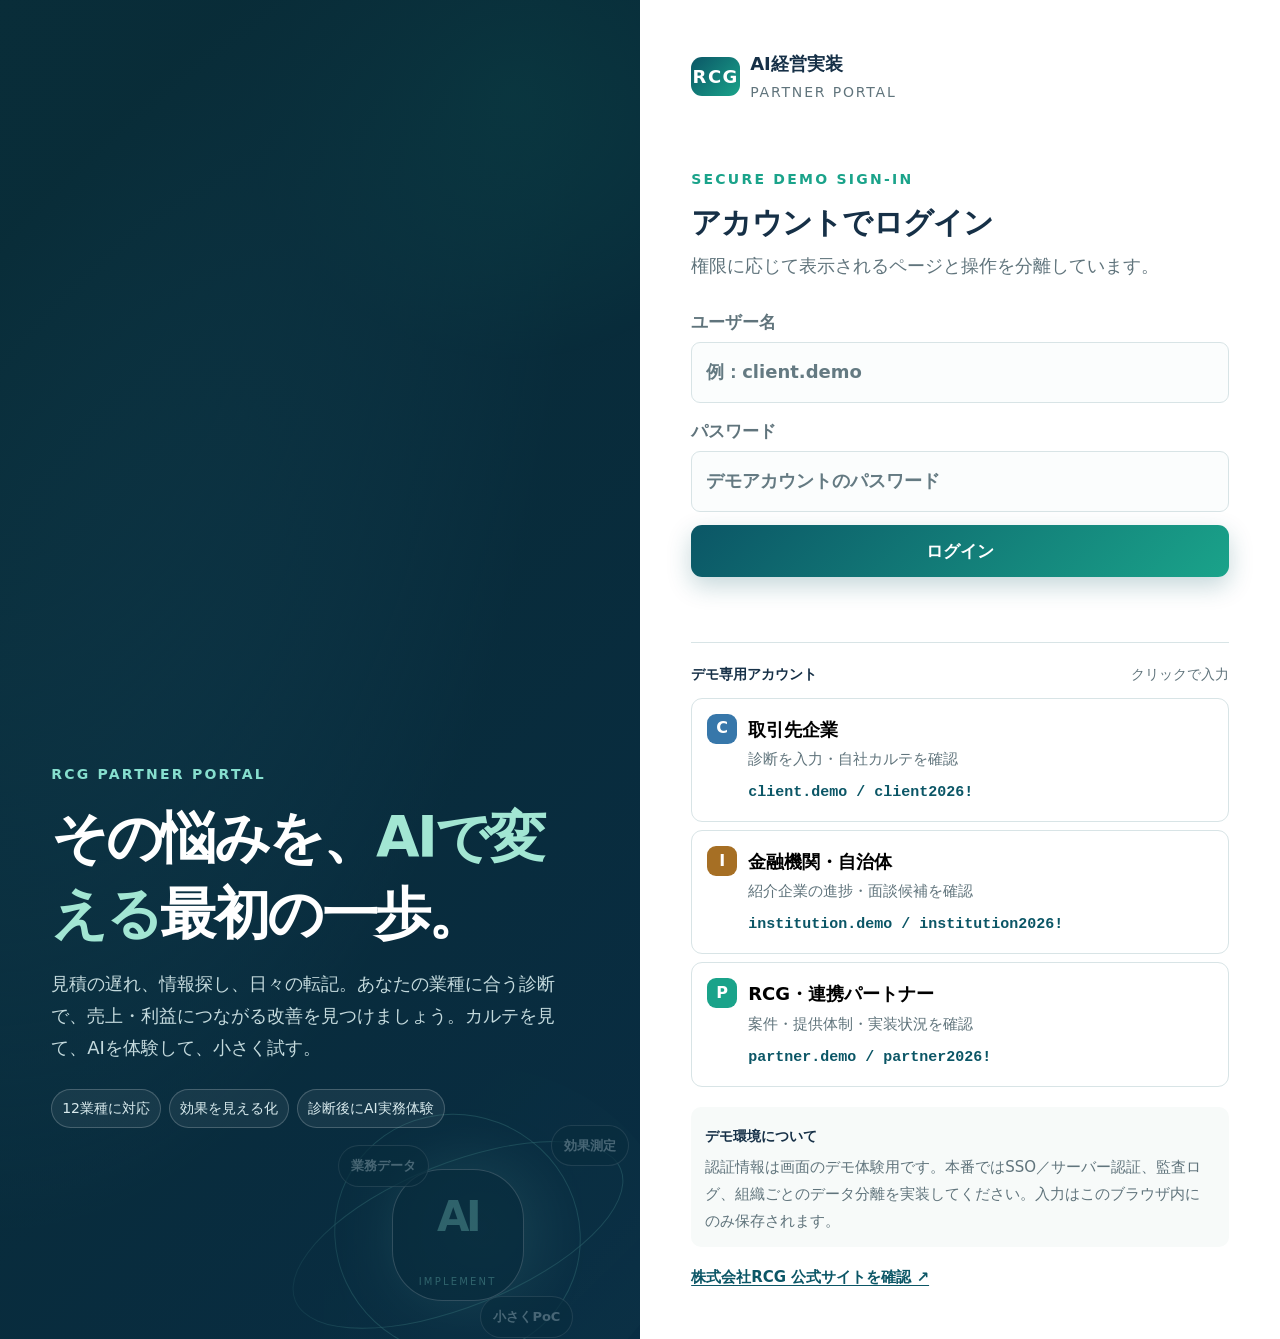
==== commit 2cf142e2: "Refresh partner portal with industry diagnosis and implementation decision flow" ====
--- a/partner-portal/index.html
+++ b/partner-portal/index.html
@@ -7,7 +7,9 @@
   <meta name="description" content="株式会社RCG AI経営実装診断パートナーポータル。取引先、金融機関・自治体、連携パートナーを権限別に分離したデモアプリ。">
   <title>AI経営実装パートナーポータル | 株式会社RCG</title>
   <link rel="icon" href="data:image/svg+xml,%3Csvg xmlns='http://www.w3.org/2000/svg' viewBox='0 0 32 32'%3E%3Crect width='32' height='32' rx='8' fill='%23082b36'/%3E%3Cpath d='M8 22 16 7l8 15h-4l-4-8-4 8z' fill='%237de0cd'/%3E%3C/svg%3E">
-  <link rel="stylesheet" href="styles.css?v=20260905-readable">
+  <link rel="stylesheet" href="styles.css?v=20260906-industry">
+  <link rel="stylesheet" href="industry-flow.css?v=20260906-industry">
+  <link rel="stylesheet" href="industry-enhancements.css?v=20260906-decision">
 </head>
 <body>
   <div id="loginView" class="login-shell">
@@ -15,11 +17,15 @@
       <div class="art-glow"></div>
       <div class="login-art-content">
         <div class="eyebrow light-eyebrow">RCG PARTNER PORTAL</div>
-        <h1>地域企業のAI実装を、<span>役割ごとに</span>つなぐ。</h1>
-        <p>取引先の診断、金融機関・自治体の伴走、連携パートナーの実装管理を一つのポータルで分離。案内元とサービス提供者の責任範囲を、いつでも確認できます。</p>
-        <div class="login-art-points"><span>権限別ワークスペース</span><span>診断IDで追跡</span><span>デモはブラウザ内完結</span></div>
+        <h1>その悩みを、<span>AIで変える</span>最初の一歩。</h1>
+        <p>見積の遅れ、情報探し、日々の転記。あなたの業種に合う診断で、売上・利益につながる改善を見つけましょう。カルテを見て、AIを体験して、小さく試す。</p>
+        <div class="login-art-points"><span>12業種に対応</span><span>効果を見える化</span><span>診断後にAI実務体験</span></div>
       </div>
-      <img src="../assets/hero-ai-consult.png" alt="AI実装の相談イメージ" class="login-visual" onerror="this.onerror=null;this.src='assets/hero-ai-consult.png'">
+      <div class="login-visual" role="img" aria-label="AI実装の相談イメージ">
+        <div class="visual-orbit orbit-one"></div><div class="visual-orbit orbit-two"></div>
+        <div class="visual-core"><span>AI</span><small>IMPLEMENT</small></div>
+        <span class="visual-chip chip-one">業務データ</span><span class="visual-chip chip-two">効果測定</span><span class="visual-chip chip-three">小さくPoC</span>
+      </div>
     </div>
     <div class="login-panel">
       <div class="login-brand"><span class="brand-mark">RCG</span><div><strong>AI経営実装</strong><small>Partner Portal</small></div></div>
@@ -49,10 +55,10 @@
     <div class="demo-strip"><span>DEMO</span><p>このポータルはデモ認証です。本番利用では組織SSO・権限管理・監査ログを接続してください。</p><button id="demoInfoBtn" type="button">運用上の注意</button></div>
     <main id="mainContent" class="main-content">
       <section id="clientView" class="role-view hidden">
-        <div class="page-heading"><div><span class="eyebrow">Client workspace</span><h1>自社のAI実装候補を診断する</h1><p>経営者の重要な判断を1つ選び、効果が出る場所から小さく始めます。</p></div><div class="heading-context"><span>ご案内</span><strong id="clientInstitutionName">地域金融機関・自治体連携（デモ）</strong><small>サービス提供：株式会社RCG</small></div></div>
+        <div class="page-heading"><div><span class="eyebrow">Client workspace</span><h1>あなたの仕事に、AIの可能性を。</h1><p>業種 → 悩み → 現状 → 準備。4ステップで、最初に試す業務を見つけます。</p></div><div class="heading-context"><span>ご案内</span><strong id="clientInstitutionName">地域金融機関・自治体連携（デモ）</strong><small>サービス提供：株式会社RCG</small></div></div>
         <div class="client-grid">
           <section class="panel diagnosis-panel">
-            <div class="panel-heading"><div><span class="step-label">STEP 1 / 5</span><h2>経営インタビュー</h2></div><span id="clientProgress">0%</span></div>
+            <div class="panel-heading"><div><span class="step-label">STEP 1 / 4</span><h2>業種別 AI経営実装診断</h2></div><span id="clientProgress">0%</span></div>
             <form id="diagnosisForm" class="diagnosis-form">
               <label><span>1. 今後1〜2年で最も改善したいこと</span><select id="clientGoal" required><option value="">選択してください</option><option value="sales">売上・受注を増やしたい</option><option value="margin">粗利・利益を改善したい</option><option value="productivity">人手不足・生産性を改善したい</option><option value="quality">品質・判断精度を安定させたい</option></select></label>
               <label><span>2. 重要な判断を1つ、普段の言葉で</span><textarea id="clientDecision" rows="3" placeholder="例：大型案件の見積価格。過去案件と原価を見て社長が決めています。" required></textarea></label>
@@ -73,6 +79,7 @@
         <div class="metric-row" id="institutionMetrics"></div>
         <div class="workspace-grid"><section class="panel case-list-panel"><div class="panel-heading"><div><span class="eyebrow">Referral pipeline</span><h2>紹介企業一覧</h2></div><select id="institutionFilter" aria-label="案件フィルター"><option value="all">すべて</option><option value="new">新規診断</option><option value="meeting">面談準備</option><option value="poc">PoC候補</option></select></div><div id="institutionCaseList" class="case-list"></div></section><section id="institutionCaseDetail" class="panel case-detail"><div class="empty-state"><span>↗</span><h3>企業を選択してください</h3><p>一覧から診断カルテを選ぶと、面談に必要な要点が表示されます。</p></div></section></div>
         <div class="governance-callout"><strong>確認範囲を最小限に</strong><p>金融機関・自治体画面では、取引先の回答全文や機密情報を表示せず、診断ID・優先領域・効果仮説・次回確認項目だけを共有します。</p></div>
+        <section class="panel proposal-kit"><span class="eyebrow">REFERRAL TALK TRACK</span><h2>取引先への提案は、この3分で。</h2><p class="proposal-lead">AI導入ありきではなく、経営課題を数字にして「小さく試す」相談として案内できます。</p><div class="proposal-steps"><article><b>01</b><strong>悩みを聞く</strong><span>業種別の診断で、見積・受注・品質・採用など最初のテーマを選びます。</span></article><article><b>02</b><strong>効果を見える化</strong><span>月間件数・工数・関与人数から、削減時間の仮説をその場で確認します。</span></article><article><b>03</b><strong>体験して判断</strong><span>AIエージェントを体験し、要件定義と90日PoCの相談へつなげます。</span></article></div><p class="proposal-footnote">説明時の注意：スコアと削減時間は初期仮説です。最終的な効果・費用対効果はPoCで実測します。</p></section>
       </section>
 
       <section id="partnerView" class="role-view hidden">
@@ -86,6 +93,8 @@
   </div>
   <dialog id="demoInfoDialog"><button class="dialog-close" type="button" aria-label="閉じる">×</button><span class="eyebrow">Demo governance</span><h2>本番化前に追加するもの</h2><p>このGitHub Pages版は役割別UIのデモです。実際の金融機関・自治体運用では、認証サーバー、組織ごとのテナント分離、暗号化、監査ログ、同意・削除フローを追加してください。</p><ul><li>パスワードをブラウザに配置しない</li><li>診断データをブラウザlocalStorageだけで共有しない</li><li>紹介元・RCG・実装パートナーの責任分界を契約と画面で一致させる</li></ul></dialog>
   <script src="partner-config.js"></script>
-  <script src="app.js"></script>
+  <script src="industry-flow.js?v=20260906-industry"></script>
+  <script src="industry-enhancements.js?v=20260906-decision"></script>
+  <script src="app.js?v=20260906-industry"></script>
 </body>
 </html>
--- a/partner-portal/styles.css
+++ b/partner-portal/styles.css
@@ -61,3 +61,9 @@
 @media(max-width:1200px){.workspace-grid{grid-template-columns:1fr}.client-grid{grid-template-columns:1fr}.client-aside{display:grid;grid-template-columns:1fr 1fr}}
 @media(max-width:1050px){.login-shell{grid-template-columns:1fr}.login-panel{max-width:760px}.login-art-content{margin-bottom:0}}
 @media(max-width:720px){.login-panel{padding:32px 20px 48px}.login-art{padding:36px 24px}.login-art p{font-size:18px}.login-art-points span{font-size:14px}.app-header{gap:16px}.header-actions{width:100%;justify-content:space-between}.session-chip span{display:inline}.session-chip{border-radius:12px;flex-wrap:wrap}.diagnosis-panel,.case-list-panel,.case-detail,.partner-pipeline,.registry-panel,.partner-principles{padding:18px}.panel-heading{align-items:flex-start}.client-aside,.registry-list,.detail-grid{grid-template-columns:1fr}.case-row{grid-template-columns:minmax(0,1fr) minmax(0,1fr)}.demo-heading{gap:8px}.demo-account{padding:12px;gap:9px}.demo-account em{font-size:14px}.login-copy h2{font-size:28px}.main-content{padding-inline:14px}.demo-strip{font-size:14px}.detail-actions .btn{min-height:48px;font-size:16px}}
+/* CSS-generated hero visual keeps the static demo self-contained. */
+.login-visual{aspect-ratio:1.25;display:grid;place-items:center;pointer-events:none;background:radial-gradient(circle at 55% 48%,rgba(125,224,205,.18),transparent 35%),linear-gradient(135deg,transparent 20%,rgba(125,224,205,.08));border-radius:50%}
+.visual-orbit{position:absolute;border:1px solid rgba(125,224,205,.55);border-radius:50%;transform:rotate(-22deg)}
+.orbit-one{width:82%;height:42%}.orbit-two{width:58%;height:70%;transform:rotate(32deg)}
+.visual-core{position:relative;display:grid;place-items:center;width:132px;height:132px;border:1px solid rgba(255,255,255,.55);border-radius:38%;background:rgba(8,43,54,.72);box-shadow:0 0 60px rgba(125,224,205,.28);color:#86dfce}.visual-core span{font-size:42px;font-weight:900;letter-spacing:-.08em}.visual-core small{font-size:10px;letter-spacing:.22em}
+.visual-chip{position:absolute;padding:8px 12px;border:1px solid rgba(255,255,255,.32);border-radius:999px;color:#d8eaed;background:rgba(8,43,54,.72);font-size:13px;font-weight:800}.chip-one{top:24%;left:22%}.chip-two{top:18%;right:10%}.chip-three{bottom:20%;right:23%}
--- a/partner-portal/industry-flow.css
+++ b/partner-portal/industry-flow.css
@@ -0,0 +1 @@
+:root{--bg:#f3f6fa;--ink:#163047;--primary:#175d85;--accent:#178a80}.login-art{background:radial-gradient(ellipse at 0 0,#276a92,transparent 65%),#092d45}.login-art h1 span{color:#a2e6d3}.login-art-content{position:relative;z-index:2}.login-visual{opacity:.3}.main-content{max-width:1450px}.diagnosis-panel{padding:32px;border-radius:24px}.diagnosis-form{gap:22px}.flow-steps{display:flex;gap:8px;flex-wrap:wrap;margin-bottom:12px}.flow-steps span{padding:8px 14px;background:#edf1f5;border-radius:30px;color:#647587;font-size:14px}.flow-steps .active{background:#175d85;color:white}.flow-page h2{font-size:clamp(24px,3vw,34px);line-height:1.55;margin:8px 0}.flow-page>p{color:#526b7d}.flow-page label{display:flex;flex-direction:column;gap:8px;margin-block:20px}.industry-cards{display:grid;grid-template-columns:repeat(3,minmax(0,1fr));gap:12px}.industry-cards button{display:flex;flex-direction:column;align-items:flex-start;text-align:left;gap:8px;padding:18px;border:1px solid #d9e4ed;border-radius:16px;background:white;color:#163047;min-width:0;transition:.2s}.industry-cards button:hover{transform:translateY(-3px);border-color:#175d85;box-shadow:0 7px 25px #16304712}.industry-cards [aria-pressed=true]{background:#e9f5f3;border:2px solid #178a80;padding:17px}.industry-cards i{font-style:normal;font-size:28px;color:#175d85}.industry-cards strong{font-size:18px}.industry-cards small{font-size:13px;color:#526b7d}.pain-choices label{flex-direction:row;align-items:center;padding:17px;border:1px solid #d9e4ed;border-radius:12px;margin:10px 0}.pain-choices input{min-height:20px;width:20px;accent-color:#178a80;flex:0 0 20px}.pain-choices label:has(input:checked){background:#e9f5f3;border-color:#178a80}.flow-page .check-grid label{margin:0;flex-direction:row}.flow-actions{display:flex;gap:12px;justify-content:space-between;border-top:1px solid #d9e4ed;padding-top:20px}.flow-actions .primary{margin-left:auto}.text-action{border:0;background:transparent;color:#175d85;text-decoration:underline;padding:4px;text-align:left}.live-workload{background:#e9f5f3;padding:18px;border-radius:12px;margin:14px 0;color:#126960;font-weight:700}.client-result{padding:36px;border-radius:24px}.chart-top{display:flex;gap:20px;justify-content:space-between;align-items:start}.chart-badge{background:#e4f4eb;color:#176347;padding:10px 16px;border-radius:30px;white-space:nowrap;font-size:14px}.chart-summary{display:grid;grid-template-columns:1fr 180px;gap:30px;background:#0d344f;color:white;padding:30px;border-radius:20px;margin:20px 0}.chart-summary h3{font-size:30px;margin:8px 0}.chart-summary p{color:#d1e2ee}.readiness{display:flex;flex-direction:column;justify-content:center;align-items:center}.readiness>strong{font-size:62px;color:#a2e6d3}.readiness small{font-size:20px}.readiness>span{font-size:13px}.chart-columns{display:grid;grid-template-columns:1fr 1fr;gap:30px;margin-block:28px}.axis{display:grid;grid-template-columns:140px 1fr 48px;align-items:center;gap:10px;font-size:14px;margin:12px 0}.axis meter{width:100%;height:18px}.axis b{font-size:13px}.benefit-box{background:#eef7f4;border-radius:18px;padding:24px}.benefit-number{font-size:32px;font-weight:800;color:#126960}.benefit-box small{font-size:13px;display:block;color:#526b7d}.benefit-box label{display:block;margin-top:20px;font-size:15px}.benefit-box input{display:block;width:100%;padding:12px;margin-top:8px;border:1px solid #c3d9d2;border-radius:8px;font-size:18px}.opportunity-grid,.roadmap{display:grid;grid-template-columns:repeat(3,1fr);gap:15px}.opportunity-grid article,.roadmap article{border:1px solid #d9e4ed;border-radius:16px;padding:22px}.opportunity-grid article:first-child{border-top:4px solid #178a80}.opportunity-grid h4,.roadmap h4{font-size:20px;margin:10px 0}.opportunity-grid span,.roadmap b{color:#178a80;font-size:14px;font-weight:800}.opportunity-grid small,.mini-flow{font-size:13px}.mini-flow{margin-top:16px;background:#f0f5f8;padding:9px}.barrier-answer{background:#fff5e7;border-left:4px solid #d1963b;padding:20px;margin:28px 0}.barrier-answer p{margin-bottom:0}.agent-experience{padding:30px;background:linear-gradient(120deg,#eaf2fc,#e8f7f1);border:1px solid #bcd2e5;border-radius:20px;margin:32px 0}.agent-experience h3{font-size:30px;margin:10px 0}.agent-experience .btn{text-decoration:none}.agent-experience iframe{width:100%;height:780px;border:1px solid #bccdda;border-radius:12px;margin-top:22px;background:white}.next-decision{margin-top:32px;padding:28px;border:1px solid #c3d9d2;border-radius:18px}.next-decision h3{margin-top:0}.next-decision #consultMemo{background:#f0f5f8;padding:22px;margin-top:20px}.flow-page.hidden{display:none!important}button:focus-visible,a:focus-visible,input:focus-visible,select:focus-visible,textarea:focus-visible{outline:3px solid #df9a3c;outline-offset:3px}@media(max-width:1100px){.client-grid{grid-template-columns:1fr}.client-aside{display:none}.chart-columns{grid-template-columns:1fr}}@media(max-width:700px){.industry-cards{grid-template-columns:repeat(2,minmax(0,1fr))}.diagnosis-panel,.client-result{padding:18px}.industry-cards button{padding:14px}.industry-cards [aria-pressed=true]{padding:13px}.flow-steps span{font-size:12px;padding:6px 9px}.chart-top{flex-direction:column}.chart-summary{grid-template-columns:1fr;padding:22px}.readiness{align-items:flex-start}.readiness>strong{font-size:42px}.opportunity-grid,.roadmap{grid-template-columns:1fr}.agent-experience,.next-decision{padding:18px}.agent-experience h3{font-size:24px}.axis{grid-template-columns:125px 1fr 45px}.flow-actions{flex-wrap:wrap}.agent-experience iframe{height:650px}.chart-summary h3{font-size:24px}}@media print{body.chart-print .client-grid,body.chart-print .page-heading,body.chart-print .client-result button,body.chart-print .client-result input,body.chart-print .agent-experience,body.chart-print .client-result .detail-actions{display:none!important}.chart-print .client-result{border:0;padding:0}.chart-print .chart-summary{background:white;color:#163047;border:1px solid #aaa}.chart-print .chart-summary p{color:#163047}.chart-print .chart-columns{display:block}.chart-print section,.chart-print article{break-inside:avoid}.chart-print .readiness>strong{color:#163047}.chart-print .chart-summary h3{font-size:22px}.chart-print .client-result p{font-size:12px}.chart-print .opportunity-grid,.chart-print .roadmap{gap:8px}.chart-print .benefit-box{margin-top:16px}}
--- a/partner-portal/industry-enhancements.css
+++ b/partner-portal/industry-enhancements.css
@@ -0,0 +1,2 @@
+.implementation-plan{margin:28px 0;padding:26px;background:#f4f8fc;border:1px solid #cbddea;border-radius:18px}.implementation-plan h3,.decision-bridge h3{margin:7px 0 16px;font-size:26px}.plan-grid{display:grid;grid-template-columns:repeat(4,1fr);gap:12px}.plan-grid article{padding:16px;background:white;border-radius:12px;border-top:3px solid #178a80}.plan-grid b,.plan-grid strong{display:block}.plan-grid b{font-size:13px;color:#178a80}.plan-grid strong{margin:7px 0;font-size:18px}.plan-grid p{font-size:14px;color:#526b7d;line-height:1.7}.agent-explain{margin:15px 0;padding:14px 16px;border-left:4px solid #178a80;background:#f4fbf8}.agent-explain p{margin:5px 0 0;font-size:14px}.decision-bridge{margin:28px 0;padding:26px;border-radius:18px;background:#0d344f;color:white}.decision-bridge p{color:#d1e2ee}.bridge-actions{display:flex;gap:10px;flex-wrap:wrap}.bridge-output{margin-top:18px;padding:18px;border-radius:12px;background:white;color:#163047}.bridge-output h4{margin-top:0}.bridge-output dl{display:grid;grid-template-columns:140px 1fr;gap:8px;font-size:14px}.bridge-output dt{font-weight:800;color:#175d85}.bridge-output dd{margin:0}.bridge-output ol{padding-left:22px;line-height:2}.decision-bridge .text-action{color:#175d85;background:#eef7f4;padding:8px;border-radius:6px}@media(max-width:700px){.plan-grid{grid-template-columns:1fr}.implementation-plan,.decision-bridge{padding:18px}.bridge-output dl{grid-template-columns:1fr}.bridge-output dd{margin-bottom:8px}}
+.proposal-kit{margin-top:22px;border-top:4px solid var(--accent)}.proposal-kit h2{margin:7px 0 5px}.proposal-lead{margin:0;color:var(--muted)}.proposal-steps{display:grid;grid-template-columns:repeat(3,1fr);gap:12px;margin-top:18px}.proposal-steps article{padding:16px;border:1px solid var(--line);border-radius:12px;background:#fbfdfd}.proposal-steps b{display:block;color:var(--accent);font-size:13px;letter-spacing:.12em}.proposal-steps strong{display:block;margin:5px 0}.proposal-steps span{display:block;color:var(--muted);font-size:14px;line-height:1.65}.proposal-footnote{margin:16px 0 0;padding-top:12px;border-top:1px dashed var(--line);color:var(--muted);font-size:13px}@media(max-width:700px){.proposal-steps{grid-template-columns:1fr}}
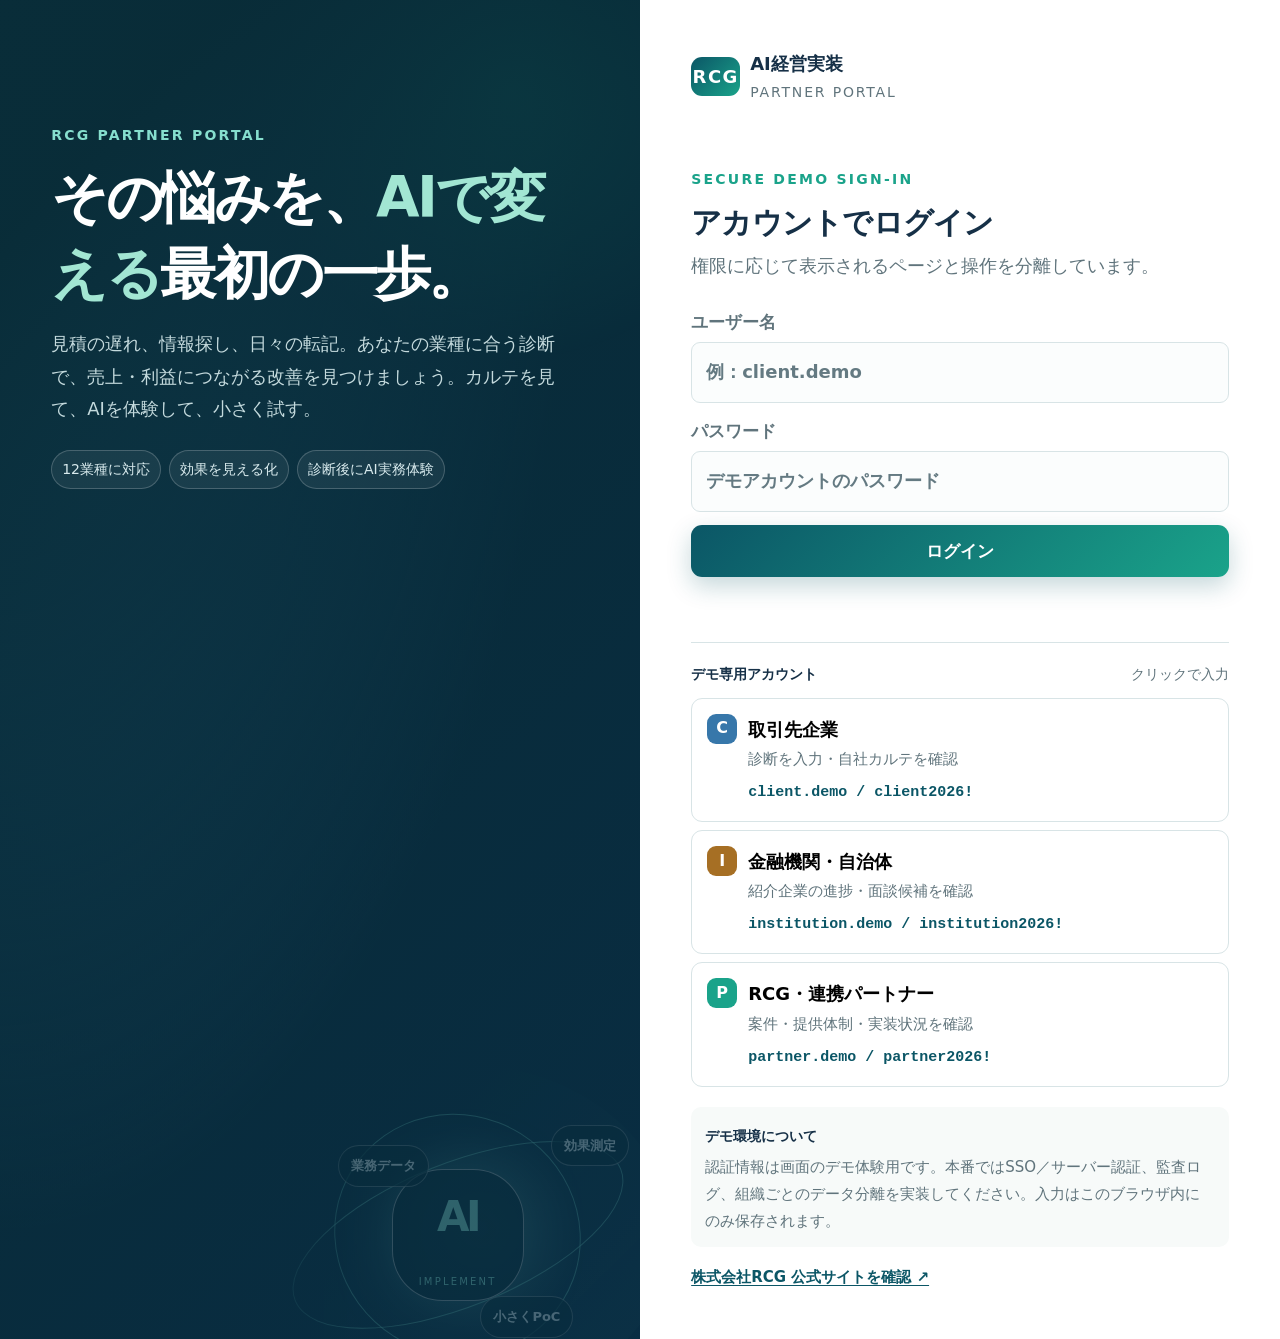
==== commit a86e9942: "Refresh cached portal assets after verification fixes" ====
--- a/partner-portal/index.html
+++ b/partner-portal/index.html
@@ -7,9 +7,9 @@
   <meta name="description" content="株式会社RCG AI経営実装診断パートナーポータル。取引先、金融機関・自治体、連携パートナーを権限別に分離したデモアプリ。">
   <title>AI経営実装パートナーポータル | 株式会社RCG</title>
   <link rel="icon" href="data:image/svg+xml,%3Csvg xmlns='http://www.w3.org/2000/svg' viewBox='0 0 32 32'%3E%3Crect width='32' height='32' rx='8' fill='%23082b36'/%3E%3Cpath d='M8 22 16 7l8 15h-4l-4-8-4 8z' fill='%237de0cd'/%3E%3C/svg%3E">
-  <link rel="stylesheet" href="styles.css?v=20260906-industry">
-  <link rel="stylesheet" href="industry-flow.css?v=20260906-industry">
-  <link rel="stylesheet" href="industry-enhancements.css?v=20260906-decision">
+  <link rel="stylesheet" href="styles.css?v=20260906-final2">
+  <link rel="stylesheet" href="industry-flow.css?v=20260906-final2">
+  <link rel="stylesheet" href="industry-enhancements.css?v=20260906-final2">
 </head>
 <body>
   <div id="loginView" class="login-shell">
@@ -93,8 +93,8 @@
   </div>
   <dialog id="demoInfoDialog"><button class="dialog-close" type="button" aria-label="閉じる">×</button><span class="eyebrow">Demo governance</span><h2>本番化前に追加するもの</h2><p>このGitHub Pages版は役割別UIのデモです。実際の金融機関・自治体運用では、認証サーバー、組織ごとのテナント分離、暗号化、監査ログ、同意・削除フローを追加してください。</p><ul><li>パスワードをブラウザに配置しない</li><li>診断データをブラウザlocalStorageだけで共有しない</li><li>紹介元・RCG・実装パートナーの責任分界を契約と画面で一致させる</li></ul></dialog>
   <script src="partner-config.js"></script>
-  <script src="industry-flow.js?v=20260906-industry"></script>
-  <script src="industry-enhancements.js?v=20260906-decision"></script>
-  <script src="app.js?v=20260906-industry"></script>
+  <script src="industry-flow.js?v=20260906-final2"></script>
+  <script src="industry-enhancements.js?v=20260906-final2"></script>
+  <script src="app.js?v=20260906-final2"></script>
 </body>
 </html>
--- a/partner-portal/styles.css
+++ b/partner-portal/styles.css
@@ -62,6 +62,7 @@
 @media(max-width:1050px){.login-shell{grid-template-columns:1fr}.login-panel{max-width:760px}.login-art-content{margin-bottom:0}}
 @media(max-width:720px){.login-panel{padding:32px 20px 48px}.login-art{padding:36px 24px}.login-art p{font-size:18px}.login-art-points span{font-size:14px}.app-header{gap:16px}.header-actions{width:100%;justify-content:space-between}.session-chip span{display:inline}.session-chip{border-radius:12px;flex-wrap:wrap}.diagnosis-panel,.case-list-panel,.case-detail,.partner-pipeline,.registry-panel,.partner-principles{padding:18px}.panel-heading{align-items:flex-start}.client-aside,.registry-list,.detail-grid{grid-template-columns:1fr}.case-row{grid-template-columns:minmax(0,1fr) minmax(0,1fr)}.demo-heading{gap:8px}.demo-account{padding:12px;gap:9px}.demo-account em{font-size:14px}.login-copy h2{font-size:28px}.main-content{padding-inline:14px}.demo-strip{font-size:14px}.detail-actions .btn{min-height:48px;font-size:16px}}
 /* CSS-generated hero visual keeps the static demo self-contained. */
+.login-art{align-items:flex-start}.login-art-content{margin-top:clamp(24px,8vh,90px);margin-bottom:180px}@media(max-width:1050px){.login-art-content{margin-top:0;margin-bottom:0}}
 .login-visual{aspect-ratio:1.25;display:grid;place-items:center;pointer-events:none;background:radial-gradient(circle at 55% 48%,rgba(125,224,205,.18),transparent 35%),linear-gradient(135deg,transparent 20%,rgba(125,224,205,.08));border-radius:50%}
 .visual-orbit{position:absolute;border:1px solid rgba(125,224,205,.55);border-radius:50%;transform:rotate(-22deg)}
 .orbit-one{width:82%;height:42%}.orbit-two{width:58%;height:70%;transform:rotate(32deg)}
